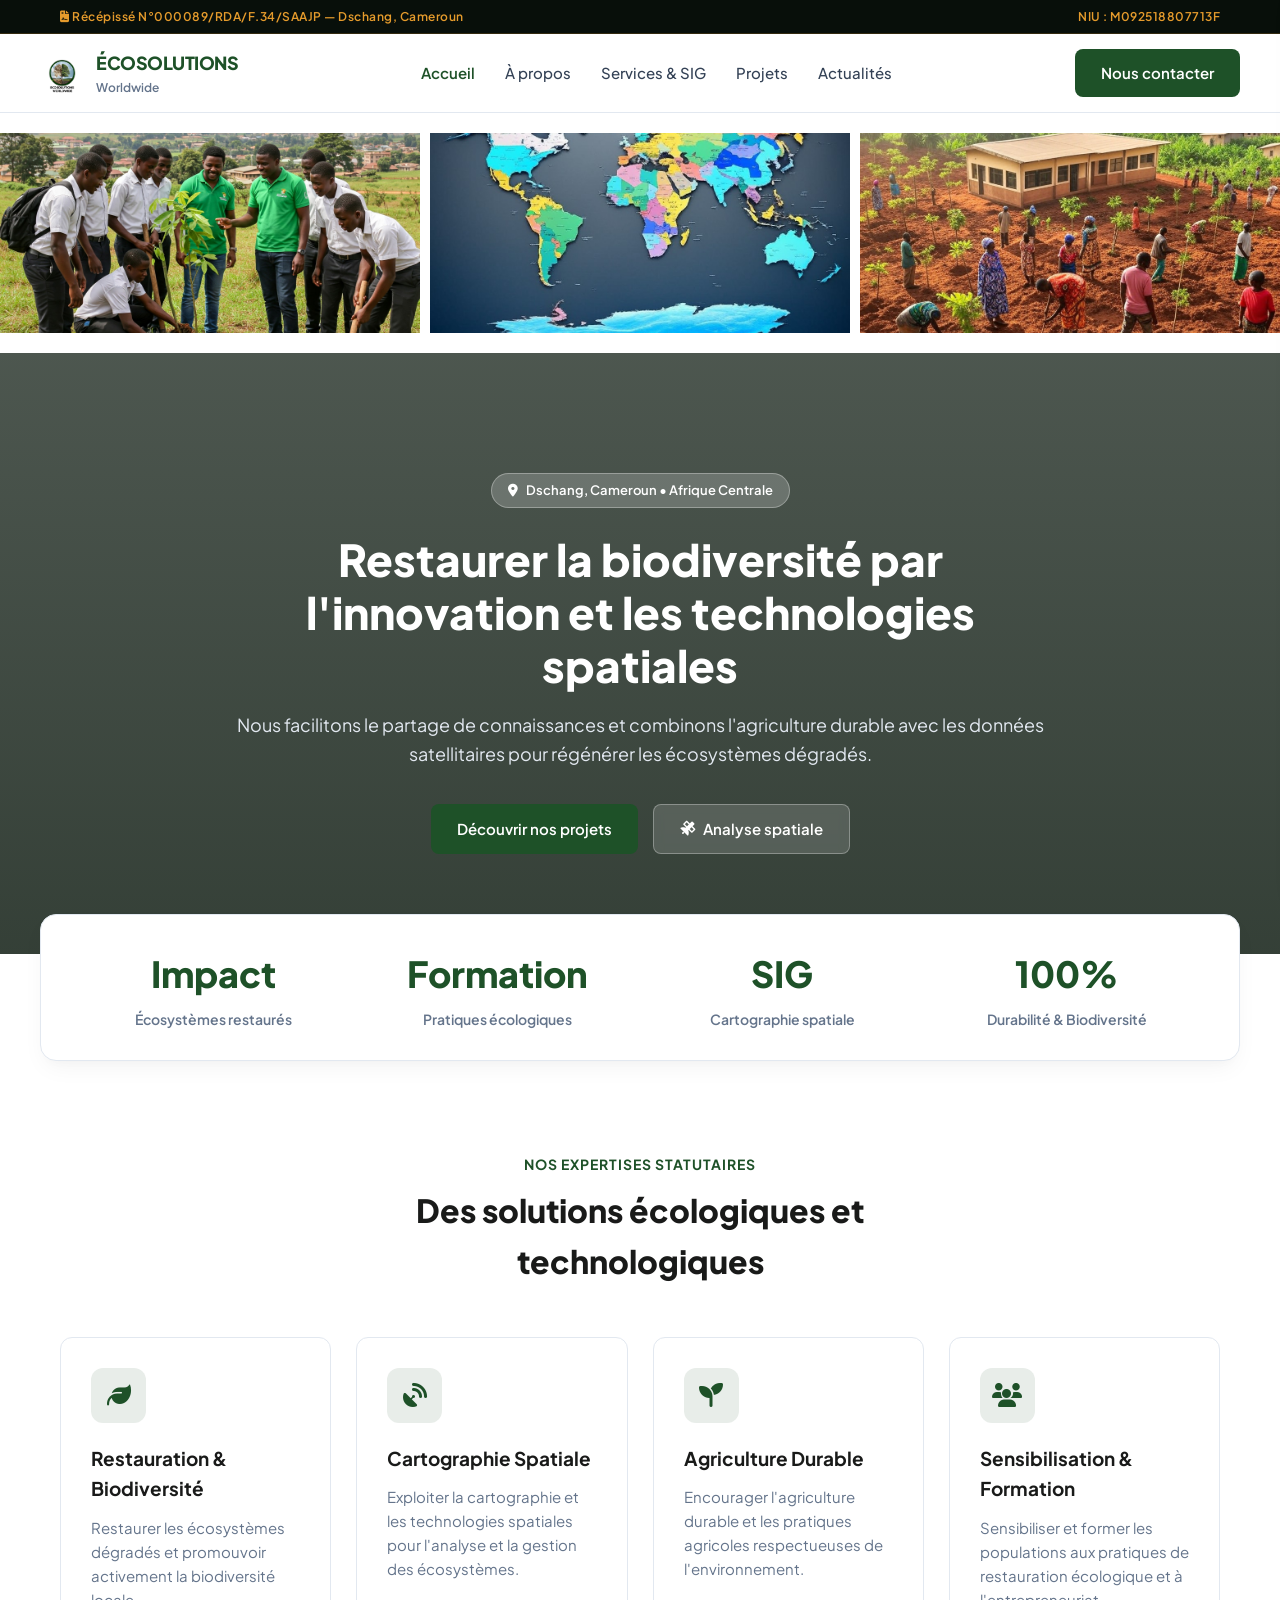
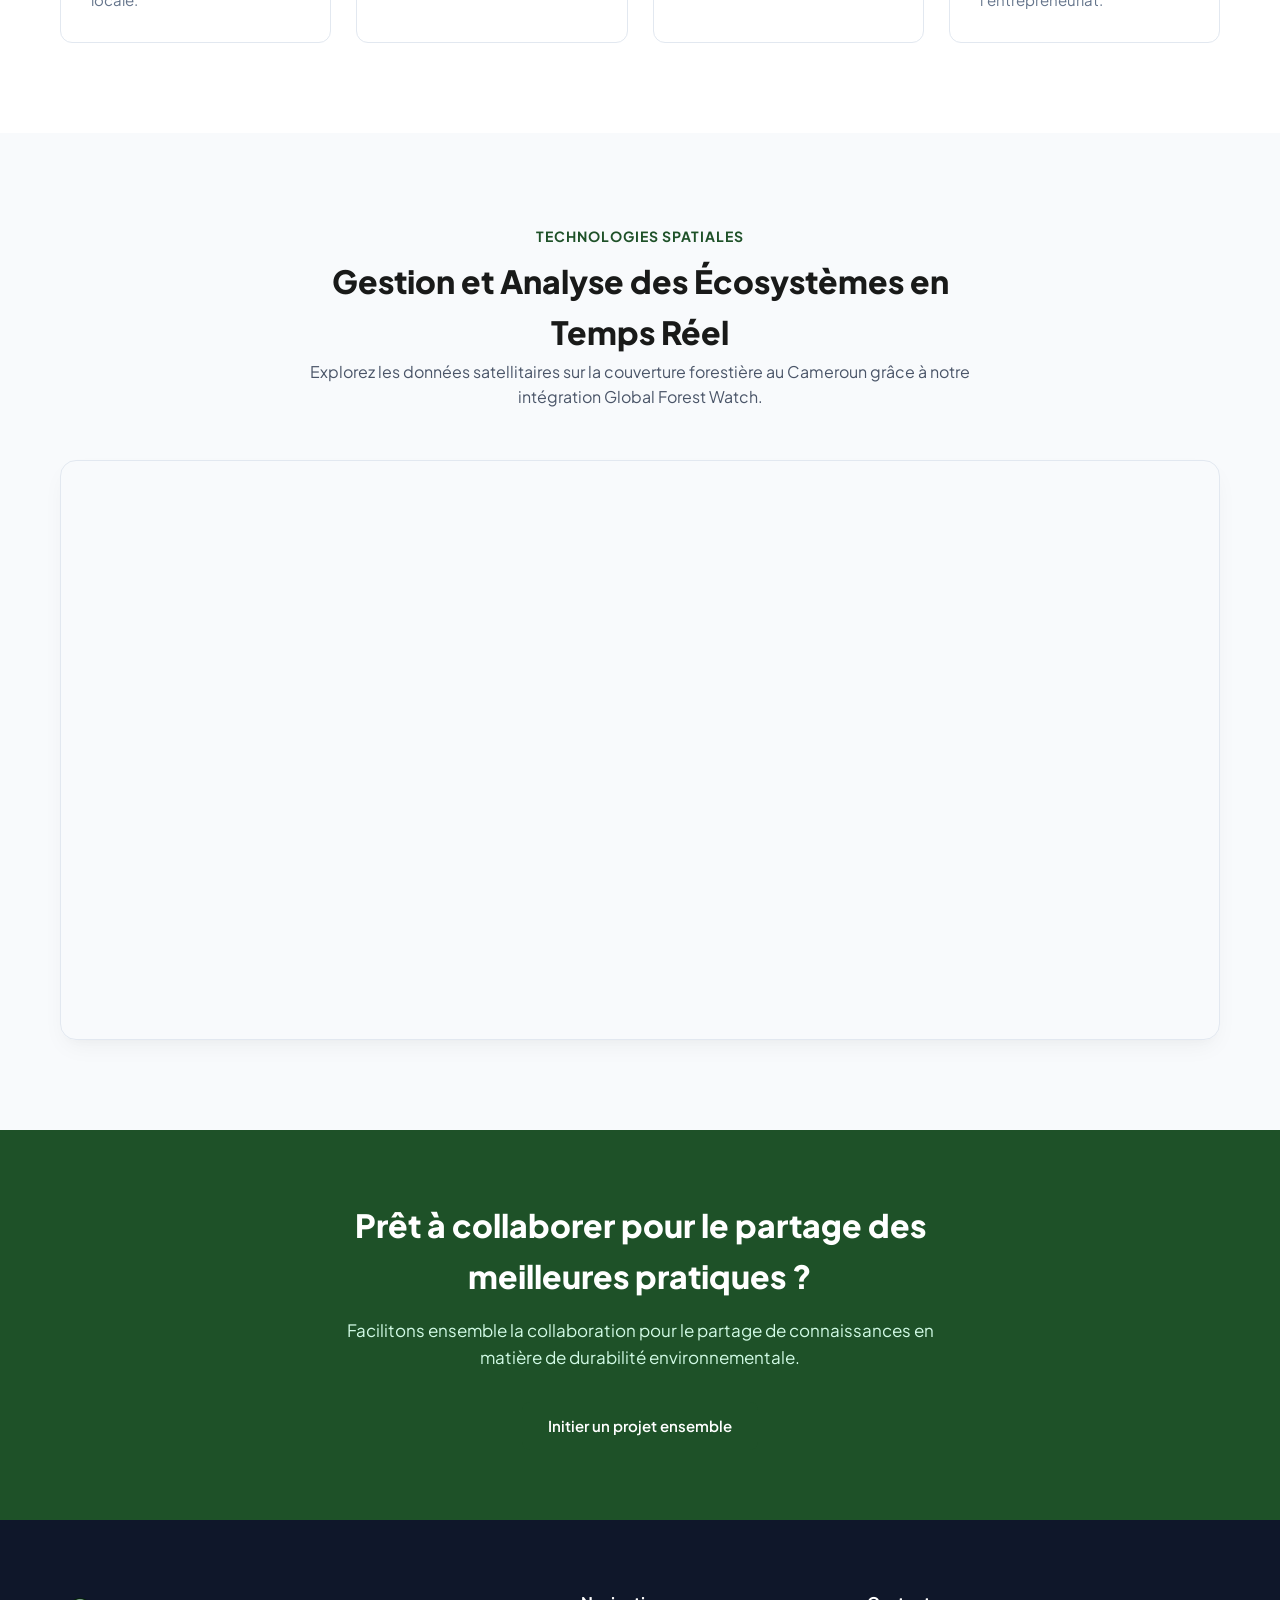
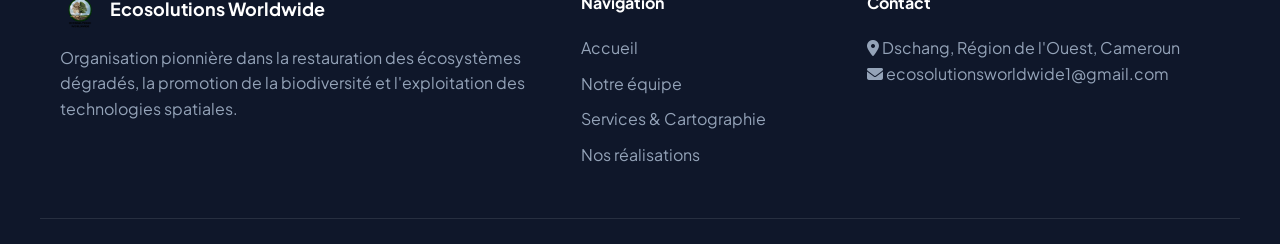
==== index.html @ 59916d34 "Update index.html" ====
<!DOCTYPE html>
<html lang="fr">
<head>
    <meta charset="UTF-8">
    <meta name="viewport" content="width=device-width, initial-scale=1.0">
    <title>Écosolutions Worldwide | Restauration & Technologies Spatiales</title>
    
    <!-- Polices modernes Google Fonts -->
    <link rel="preconnect" href="https://fonts.googleapis.com">
    <link rel="preconnect" href="https://fonts.gstatic.com" crossorigin>
    <link href="https://fonts.googleapis.com/css2?family=Plus+Jakarta+Sans:wght@400;500;600;700;800&display=swap" rel="stylesheet">
    
    <!-- Icônes FontAwesome -->
    <link rel="stylesheet" href="https://cdnjs.cloudflare.com/ajax/libs/font-awesome/6.4.0/css/all.min.css">
    
    <link rel="stylesheet" href="css/style.css">
</head>
<body>
<!-- Bandeau légal officiel -->
    <div class="top-legal-bar">
        <div class="container legal-content">
            <span><i class="fas fa-file-contract"></i> Récépissé N°000089/RDA/F.34/SAAJP — Dschang, Cameroun</span>
            <span>NIU : M092518807713F</span>
        </div>
    </div>
    <!-- Barre de Navigation -->
    <header class="site-header">
        <nav class="navbar">
            <a href="index.html" class="brand">
                <img src="images/logo.png" alt="Logo Écosolutions Worldwide" class="brand-logo">
                <div class="brand-text">
                    <span class="brand-name">Écosolutions</span>
                    <span class="brand-sub">Worldwide</span>
                </div>
            </a>

            <!-- Liens de navigation (Desktop) -->
            <ul class="nav-links">
                <li><a href="index.html" class="active">Accueil</a></li>
                <li><a href="about.html">À propos</a></li>
                <li><a href="services.html">Services & SIG</a></li>
                <li><a href="projets.html">Projets</a></li>
                <li><a href="actualites.html">Actualités</a></li>
            </ul>

            <!-- Actions droite -->
            <div class="nav-actions">
                <a href="contact.html" class="btn btn-primary">Nous contacter</a>
                <button class="menu-toggle" id="menuToggle" aria-label="Ouvrir le menu">
                    <i class="fas fa-bars"></i>
                </button>
            </div>
        </nav>
    </header>
    
<!-- Section images -->
    <div class="image-section">
        <img src="images/image1.jpg" alt="Restauration des écosystèmes dégradés">
        <img src="images/image2.jpg" alt="Cartographie et analyse des écosystèmes">
        <img src="images/image3.jpg" alt="Formation des populations aux pratiques agricoles durables">
    </div>

    <!-- Menu Mobile / Sidebar -->
    <aside class="mobile-menu" id="mobileMenu">
        <div class="mobile-menu-header">
            <span>Menu</span>
            <button class="close-btn" id="closeMenu">&times;</button>
        </div>
        <ul class="mobile-links">
            <li><a href="index.html">Accueil</a></li>
            <li><a href="about.html">À propos</a></li>
            <li><a href="services.html">Services & Solutions</a></li>
            <li><a href="projets.html">Projets</a></li>
            <li><a href="contact.html">Contact</a></li>
        </ul>
    </aside>
    <div class="backdrop" id="backdrop"></div>

    <!-- Hero Section Moderne -->
    <section class="hero">
        <div class="hero-container">
            <div class="badge"><i class="fas fa-map-marker-alt"></i> Dschang, Cameroun • Afrique Centrale</div>
            <h1>Restaurer la biodiversité par l'innovation et les technologies spatiales</h1>
            <p>Nous facilitons le partage de connaissances et combinons l'agriculture durable avec les données satellitaires pour régénérer les écosystèmes dégradés.</p>
            <div class="hero-cta">
                <a href="projets.html" class="btn btn-primary">Découvrir nos projets</a>
                <a href="#carte" class="btn btn-secondary"><i class="fas fa-satellite"></i> Analyse spatiale</a>
            </div>
        </div>
    </section>

    <!-- Chiffres Clés / Statistiques -->
    <section class="stats-section">
        <div class="container stats-grid">
            <div class="stat-card">
                <h3>Impact</h3>
                <p>Écosystèmes restaurés</p>
            </div>
            <div class="stat-card">
                <h3>Formation</h3>
                <p>Pratiques écologiques</p>
            </div>
            <div class="stat-card">
                <h3>SIG</h3>
                <p>Cartographie spatiale</p>
            </div>
            <div class="stat-card">
                <h3>100%</h3>
                <p>Durabilité & Biodiversité</p>
            </div>
        </div>
    </section>

    <!-- Domaines d'Intervention alignés sur les statuts -->
    <section class="section">
        <div class="container">
            <div class="section-title">
                <span class="sub">Nos expertises statutaires</span>
                <h2>Des solutions écologiques et technologiques</h2>
            </div>

            <div class="cards-grid">
                <div class="feature-card">
                    <div class="icon-box"><i class="fas fa-leaf"></i></div>
                    <h3>Restauration & Biodiversité</h3>
                    <p>Restaurer les écosystèmes dégradés et promouvoir activement la biodiversité locale.</p>
                </div>
                <div class="feature-card">
                    <div class="icon-box"><i class="fas fa-satellite-dish"></i></div>
                    <h3>Cartographie Spatiale</h3>
                    <p>Exploiter la cartographie et les technologies spatiales pour l'analyse et la gestion des écosystèmes.</p>
                </div>
                <div class="feature-card">
                    <div class="icon-box"><i class="fas fa-seedling"></i></div>
                    <h3>Agriculture Durable</h3>
                    <p>Encourager l'agriculture durable et les pratiques agricoles respectueuses de l'environnement.</p>
                </div>
                <div class="feature-card">
                    <div class="icon-box"><i class="fas fa-users"></i></div>
                    <h3>Sensibilisation & Formation</h3>
                    <p>Sensibiliser et former les populations aux pratiques de restauration écologique et à l'entrepreneuriat.</p>
                </div>
            </div>
        </div>
    </section>

    <!-- Carte Interactive -->
    <section class="section bg-light" id="carte">
        <div class="container">
            <div class="section-title">
                <span class="sub">Technologies Spatiales</span>
                <h2>Gestion et Analyse des Écosystèmes en Temps Réel</h2>
                <p>Explorez les données satellitaires sur la couverture forestière au Cameroun grâce à notre intégration Global Forest Watch.</p>
            </div>
            
            <div class="map-wrapper">
                <iframe src="https://www.globalforestwatch.org/embed/map/?map=eyJjZW50ZXIiOnsiY2EiOjM4LCJsYXQiOjQsImxuZyI6MTJ9LCJ6b29tIjo2fQ%3D%3D" loading="lazy"></iframe>
            </div>
        </div>
    </section>

    <!-- Appel à l'action / Partenariat -->
    <section class="cta-banner">
        <div class="container cta-box">
            <h2>Prêt à collaborer pour le partage des meilleures pratiques ?</h2>
            <p>Facilitons ensemble la collaboration pour le partage de connaissances en matière de durabilité environnementale.</p>
            <a href="contact.html" class="btn btn-primary">Initier un projet ensemble</a>
        </div>
    </section>

    <!-- Footer Professionnel -->
    <footer class="footer">
        <div class="container footer-grid">
            <div class="footer-col">
                <div class="brand-footer">
                    <img src="images/logo.png" alt="Logo">
                    <span>Ecosolutions Worldwide</span>
                </div>
                <p>Organisation pionnière dans la restauration des écosystèmes dégradés, la promotion de la biodiversité et l'exploitation des technologies spatiales.</p>
            </div>

            <div class="footer-col">
                <h4>Navigation</h4>
                <ul>
                    <li><a href="index.html">Accueil</a></li>
                    <li><a href="about.html">Notre équipe</a></li>
                    <li><a href="services.html">Services & Cartographie</a></li>
                    <li><a href="projets.html">Nos réalisations</a></li>
                </ul>
            </div>

            <div class="footer-col">
                <h4>Contact</h4>
                <p><i class="fas fa-map-marker-alt"></i> Dschang, Région de l'Ouest, Cameroun</p>
                <p><i class="fas fa-envelope"></i> ecosolutionsworldwide1@gmail.com</p>
                <div class="social-links">
                    <a href="
---- css/style.css ----
/* --- VARIABLES GLOBALES --- */
:root {
    --primary: #1e5128;        /* Vert forêt DEUXMO / Éco */
    --primary-light: #2e7d32;
    --accent: #4e9f3d;
    --dark: #191a19;
    --text: #4a5568;
    --light-bg: #f8fafc;
    --white: #ffffff;
    --border: #e2e8f0;
    --shadow: 0 10px 25px -5px rgba(0, 0, 0, 0.05), 0 8px 10px -6px rgba(0, 0, 0, 0.02);
    --font: 'Plus Jakarta Sans', system-ui, sans-serif;
}

/* Reset de base */
* {
    margin: 0;
    padding: 0;
    box-sizing: border-box;
}

body {
    font-family: var(--font);
    color: var(--text);
    background-color: var(--white);
    line-height: 1.6;
}

.container {
    max-width: 1200px;
    margin: 0 auto;
    padding: 0 20px;
}

/* --- BOUTONS --- */
.btn {
    display: inline-flex;
    align-items: center;
    gap: 8px;
    padding: 12px 26px;
    border-radius: 8px;
    font-weight: 600;
    text-decoration: none;
    transition: all 0.3s ease;
    font-size: 15px;
}

.btn-primary {
    background: var(--primary);
    color: var(--white);
}

.btn-primary:hover {
    background: var(--primary-light);
    transform: translateY(-2px);
}

.btn-secondary {
    background: rgba(255, 255, 255, 0.15);
    color: var(--white);
    backdrop-filter: blur(5px);
    border: 1px solid rgba(255, 255, 255, 0.3);
}

.btn-secondary:hover {
    background: var(--white);
    color: var(--dark);
}

/* --- HEADER / NAVBAR --- */
.site-header {
    position: sticky;
    top: 0;
    background: rgba(255, 255, 255, 0.95);
    backdrop-filter: blur(8px);
    z-index: 1000;
    border-bottom: 1px solid var(--border);
}

.navbar {
    max-width: 1240px;
    margin: 0 auto;
    padding: 15px 20px;
    display: flex;
    justify-content: space-between;
    align-items: center;
}

.brand {
    display: flex;
    align-items: center;
    gap: 12px;
    text-decoration: none;
}

.brand-logo {
    height: 44px;
    width: auto;
}

.brand-text {
    display: flex;
    flex-direction: column;
}

.brand-name {
    font-weight: 800;
    font-size: 18px;
    color: var(--primary);
    text-transform: uppercase;
    letter-spacing: -0.5px;
}

.brand-sub {
    font-size: 12px;
    color: #64748b;
    font-weight: 600;
}

.nav-links {
    display: flex;
    list-style: none;
    gap: 30px;
}

.nav-links a {
    text-decoration: none;
    color: #334155;
    font-weight: 500;
    font-size: 15px;
    transition: color 0.2s;
}

.nav-links a:hover, .nav-links a.active {
    color: var(--primary);
    font-weight: 600;
}

.nav-actions {
    display: flex;
    align-items: center;
    gap: 15px;
}

.menu-toggle {
    display: none;
    background: none;
    border: none;
    font-size: 24px;
    color: var(--dark);
    cursor: pointer;
}

/* --- HERO SECTION --- */
.hero {
    position: relative;
    padding: 120px 20px 100px;
    background: linear-gradient(rgba(17, 30, 20, 0.75), rgba(17, 30, 20, 0.85)), url('https://images.unsplash.com/photo-1542601906990-b4d3fb778b09?auto=format&fit=crop&w=1600&q=80') center/cover no-repeat;
    color: var(--white);
    text-align: center;
}

.hero-container {
    max-width: 850px;
    margin: 0 auto;
}

.badge {
    display: inline-flex;
    align-items: center;
    gap: 8px;
    background: rgba(255, 255, 255, 0.2);
    border: 1px solid rgba(255, 255, 255, 0.3);
    padding: 6px 16px;
    border-radius: 50px;
    font-size: 13px;
    font-weight: 600;
    margin-bottom: 25px;
}

.hero h1 {
    font-size: 44px;
    font-weight: 800;
    line-height: 1.2;
    margin-bottom: 20px;
}

.hero p {
    font-size: 18px;
    color: #e2e8f0;
    margin-bottom: 35px;
}

.hero-cta {
    display: flex;
    gap: 15px;
    justify-content: center;
}

/* --- STATS SECTION --- */
.stats-section {
    margin-top: -40px;
    position: relative;
    z-index: 10;
}

.stats-grid {
    background: var(--white);
    border-radius: 16px;
    padding: 30px;
    display: grid;
    grid-template-columns: repeat(4, 1fr);
    box-shadow: var(--shadow);
    border: 1px solid var(--border);
    text-align: center;
}

.stat-card h3 {
    font-size: 36px;
    font-weight: 800;
    color: var(--primary);
}

.stat-card p {
    font-size: 14px;
    font-weight: 600;
    color: #64748b;
    margin-top: 5px;
}

/* --- SECTIONS GÉNÉRALES --- */
.section {
    padding: 90px 0;
}

.bg-light {
    background-color: var(--light-bg);
}

.section-title {
    text-align: center;
    max-width: 700px;
    margin: 0 auto 50px;
}

.section-title .sub {
    color: var(--primary);
    font-size: 14px;
    text-transform: uppercase;
    font-weight: 700;
    letter-spacing: 1px;
}

.section-title h2 {
    font-size: 32px;
    font-weight: 800;
    color: var(--dark);
    margin-top: 8px;
}

/* --- GRILLE DE CARTES (SERVICES) --- */
.cards-grid {
    display: grid;
    grid-template-columns: repeat(auto-fit, minmax(260px, 1fr));
    gap: 25px;
}

.feature-card {
    background: var(--white);
    border: 1px solid var(--border);
    padding: 30px;
    border-radius: 12px;
    transition: all 0.3s ease;
}

.feature-card:hover {
    transform: translateY(-6px);
    box-shadow: var(--shadow);
    border-color: var(--primary);
}

.icon-box {
    width: 55px;
    height: 55px;
    border-radius: 12px;
    background: rgba(30, 81, 40, 0.1);
    color: var(--primary);
    display: flex;
    align-items: center;
    justify-content: center;
    font-size: 24px;
    margin-bottom: 20px;
}

.feature-card h3 {
    font-size: 19px;
    font-weight: 700;
    color: var(--dark);
    margin-bottom: 12px;
}

.feature-card p {
    font-size: 15px;
    color: #64748b;
}

/* --- CARTE INTÉGRÉE --- */
.map-wrapper {
    width: 100%;
    height: 580px;
    border-radius: 16px;
    overflow: hidden;
    border: 1px solid var(--border);
    box-shadow: var(--shadow);
}

.map-wrapper iframe {
    width: 100%;
    height: 100%;
    border: none;
}

/* --- CTA BANNER --- */
.cta-banner {
    background: var(--primary);
    color: var(--white);
    padding: 70px 20px;
    text-align: center;
}

.cta-box {
    max-width: 650px;
}

.cta-box h2 {
    font-size: 32px;
    font-weight: 800;
    margin-bottom: 15px;
}

.cta-box p {
    font-size: 17px;
    margin-bottom: 30px;
    color: #d1fae5;
}

/* --- FOOTER --- */
.footer {
    background: #0f172a;
    color: #94a3b8;
    padding: 70px 0 25px;
}

.footer-grid {
    display: grid;
    grid-template-columns: 2fr 1fr 1.5fr;
    gap: 50px;
    padding-bottom: 40px;
    border-bottom: 1px solid rgba(255, 255, 255, 0.1);
}

.brand-footer {
    display: flex;
    align-items: center;
    gap: 10px;
    margin-bottom: 15px;
}

.brand-footer img {
    height: 40px;
}

.brand-footer span {
    color: var(--white);
    font-weight: 700;
    font-size: 18px;
}

.footer-col h4 {
    color: var(--white);
    margin-bottom: 20px;
    font-size: 16px;
}

.footer-col ul {
    list-style: none;
}

.footer-col ul li {
    margin-bottom: 10px;
}

.footer-col a {
    color: #94a3b8;
    text-decoration: none;
    transition: color 0.2s;
}

.footer-col a:hover {
    color: var(--white);
}

.social-links {
    display: flex;
    gap: 12px;
    margin-top: 15px;
}

.social-links a {
    width: 36px;
    height: 36px;
    background: rgba(255, 255, 255, 0.08);
    display: flex;
    align-items: center;
    justify-content: center;
    border-radius: 50%;
    color: var(--white);
}

.footer-bottom {
    text-align: center;
    padding-top: 25px;
    font-size: 13px;
}

/* --- BOUTON WHATSAPP FLOTTANT --- */
.whatsapp-btn {
    position: fixed;
    bottom: 25px;
    right: 25px;
    background: #25d366;
    color: var(--white);
    width: 55px;
    height: 55px;
    border-radius: 50%;
    display: flex;
    align-items: center;
    justify-content: center;
    font-size: 28px;
    box-shadow: 0 4px 15px rgba(37, 211, 102, 0.4);
    z-index: 1000;
    transition: transform 0.3s ease;
    text-decoration: none;
}

.whatsapp-btn:hover {
    transform: scale(1.1);
}

/* --- MENU MOBILE SIDEBAR --- */
.mobile-menu {
    position: fixed;
    top: 0;
    right: -300px;
    width: 280px;
    height: 100%;
    background: var(--white);
    z-index: 2000;
    transition: right 0.3s ease;
    padding: 25px;
    box-shadow: -5px 0 20px rgba(0, 0, 0, 0.1);
}

.mobile-menu.open {
    right: 0;
}

.mobile-menu-header {
    display: flex;
    justify-content: space-between;
    align-items: center;
    margin-bottom: 30px;
    font-size: 20px;
    font-weight: 700;
}

.close-btn {
    background: none;
    border: none;
    font-size: 32px;
    cursor: pointer;
}

.mobile-links {
    list-style: none;
}

.mobile-links li {
    margin-bottom: 20px;
}

.mobile-links a {
    text-decoration: none;
    color: var(--dark);
    font-size: 17px;
    font-weight: 600;
}

.backdrop {
    display: none;
    position: fixed;
    top: 0; left: 0; width: 100%; height: 100%;
    background: rgba(0, 0, 0, 0.5);
    z-index: 1500;
}

.backdrop.open {
    display: block;
}

/* --- RESPONSIVE MOBILE --- */
@media (max-width: 900px) {
    .nav-links, .nav-actions .btn {
        display: none;
    }
    .menu-toggle {
        display: block;
    }
    .hero h1 {
        font-size: 32px;
    }
    .stats-grid {
        grid-template-columns: repeat(2, 1fr);
        gap: 20px;
    }
    .footer-grid {
        grid-template-columns: 1fr;
        gap: 30px;
    }
}
/* --- AJOUTS CHARTE OFFICIELLE (Style Affiches Ecosolutions) --- */

/* Bandeau légal tout en haut */
.top-legal-bar {
    background-color: #080f0a;
    color: #e59b2c; /* Or ambré */
    font-size: 12px;
    padding: 7px 0;
    font-weight: 600;
    letter-spacing: 0.5px;
    border-bottom: 1px solid rgba(229, 155, 44, 0.2);
}

.legal-content {
    display: flex;
    justify-content: space-between;
    flex-wrap: wrap;
    gap: 10px;
}

/* Boutons Or / Ambre et WhatsApp */
.btn-gold {
    background: linear-gradient(135deg, #e59b2c, #c07a16);
    color: #fff;
    padding: 12px 26px;
    border-radius: 8px;
    font-weight: 700;
    text-decoration: none;
    display: inline-block;
    transition: all 0.3s ease;
    border: none;
    cursor: pointer;
}

.btn-gold:hover {
    transform: translateY(-2px);
    box-shadow: 0 6px 15px rgba(229, 155, 44, 0.4);
}

.btn-whatsapp {
    background-color: #25d366;
    color: #fff;
    padding: 10px 18px;
    border-radius: 8px;
    font-size: 14px;
    font-weight: 600;
    text-decoration: none;
}

.badge-gold {
    background: rgba(229, 155, 44, 0.15);
    color: #e59b2c;
    border: 1px solid #e59b2c;
    padding: 5px 14px;
    border-radius: 50px;
    font-size: 12px;
    font-weight: 700;
    text-transform: uppercase;
    display: inline-block;
    margin-bottom: 15px;
}

/* Bannières d'en-tête de page */
.page-banner {
    background: linear-gradient(rgba(13, 27, 18, 0.9), rgba(13, 27, 18, 0.95)), url('https://images.unsplash.com/photo-1542601906990-b4d3fb778b09?auto=format&fit=crop&w=1600&q=80') center/cover;
    color: #fff;
    padding: 80px 20px 60px;
    text-align: center;
    border-bottom: 3px solid #e59b2c;
}

.page-banner h1 {
    font-size: 38px;
    font-weight: 800;
    margin-bottom: 15px;
}

.page-banner p {
    max-width: 750px;
    margin: 0 auto;
    color: #cbd5e1;
    font-size: 17px;
}

/* Grille À propos */
.about-grid {
    display: grid;
    grid-template-columns: repeat(auto-fit, minmax(300px, 1fr));
    gap: 30px;
}

.glass-card {
    background: #fff;
    border: 1px solid #e2e8f0;
    border-radius: 12px;
    padding: 35px 25px;
    box-shadow: 0 10px 25px rgba(0,0,0,0.04);
}

.icon-tag {
    font-size: 32px;
    color: #1e5128;
    margin-bottom: 15px;
}

/* Bloc COP17 */
.cop-highlight {
    background: #0d1b12;
    color: #fff;
    padding: 70px 20px;
    border-left: 6px solid #e59b2c;
}

.highlight-box {
    display: flex;
    justify-content: space-between;
    align-items: center;
    gap: 30px;
    flex-wrap: wrap;
}

/* Carte Projet en vedette (comme l'affiche Phase 1) */
.featured-project-card {
    position: relative;
    background: linear-gradient(135deg, #0e1e14 0%, #173221 100%);
    color: #fff;
    border-radius: 16px;
    padding: 50px 40px;
    border: 1px solid rgba(229, 155, 44, 0.3);
    box-shadow: 0 20px 40px rgba(0,0,0,0.3);
}

.project-phase-tag {
    position: absolute;
    top: 25px;
    right: 30px;
    background: #000;
    border: 1px solid #e59b2c;
    color: #e59b2c;
    padding: 6px 14px;
    border-radius: 4px;
    font-weight: 800;
    font-size: 13px;
    letter-spacing: 1px;
}

.project-desc {
    font-size: 18px;
    line-height: 1.7;
    color: #e2e8f0;
    margin: 20px 0;
}

.partner-logos {
    margin: 25px 0;
    display: flex;
    align-items: center;
    gap: 15px;
    flex-wrap: wrap;
}

.partners-badges {
    display: flex;
    gap: 10px;
}

.badge-partner {
    background: rgba(255,255,255,0.1);
    border: 1px solid rgba(255,255,255,0.2);
    padding: 5px 12px;
    border-radius: 6px;
    font-size: 13px;
    color: #fff;
}

.project-actions {
    display: flex;
    gap: 15px;
    margin-top: 30px;
    flex-wrap: wrap;
}

/* Grille Services */
.services-list-grid {
    display: grid;
    grid-template-columns: repeat(auto-fit, minmax(320px, 1fr));
    gap: 30px;
}

.service-box {
    background: #fff;
    border: 1px solid #e2e8f0;
    padding: 30px;
    border-radius: 12px;
    display: flex;
    flex-direction: column;
    justify-content: space-between;
}

.service-header {
    display: flex;
    align-items: center;
    gap: 15px;
    margin-bottom: 15px;
}

.service-header i {
    font-size: 26px;
    color: #1e5128;
}

.service-tag {
    display: inline-block;
    align-self: flex-start;
    margin-top: 20px;
    font-size: 12px;
    font-weight: 700;
    color: #e59b2c;
    text-transform: uppercase;
}

.quote-callout {
    background: #f8fafc;
    border: 2px dashed #cbd5e1;
    border-radius: 14px;
    padding: 40px 20px;
    text-align: center;
    margin-top: 60px;
}

/* Contact page layout */
.contact-container {
    display: grid;
    grid-template-columns: 1fr 1.2fr;
    gap: 50px;
}

.contact-info-panel {
    background: #0d1b12;
    color: #fff;
    padding: 40px;
    border-radius: 14px;
    border-top: 4px solid #e59b2c;
}

.info-item {
    display: flex;
    gap: 18px;
    margin: 25px 0;
}

.info-item i {
    font-size: 22px;
    color: #e59b2c;
    margin-top: 4px;
}

.info-item a {
    color: #e2e8f0;
    text-decoration: none;
}

.contact-form-panel {
    background: #fff;
    padding: 40px;
    border: 1px solid #e2e8f0;
    border-radius: 14px;
}

.modern-form .form-group {
    margin-bottom: 20px;
}

.modern-form label {
    display: block;
    margin-bottom: 7px;
    font-weight: 600;
    font-size: 14px;
    color: #334155;
}

.modern-form input, .modern-form textarea, .modern-form select {
    width: 100%;
    padding: 12px;
    border: 1px solid #cbd5e1;
    border-radius: 8px;
    font-family: inherit;
    font-size: 15px;
}

.btn-block {
    width: 100%;
}

@media (max-width: 900px) {
    .contact-container {
        grid-template-columns: 1fr;
    }
}
/* Section images */
.image-section {
    display: flex;
    justify-content: space-between;
    gap: 10px;
    margin: 20px 0;
}

.image-section img {
    width: 33.33%;
    height: 200px;
    object-fit: cover;
}
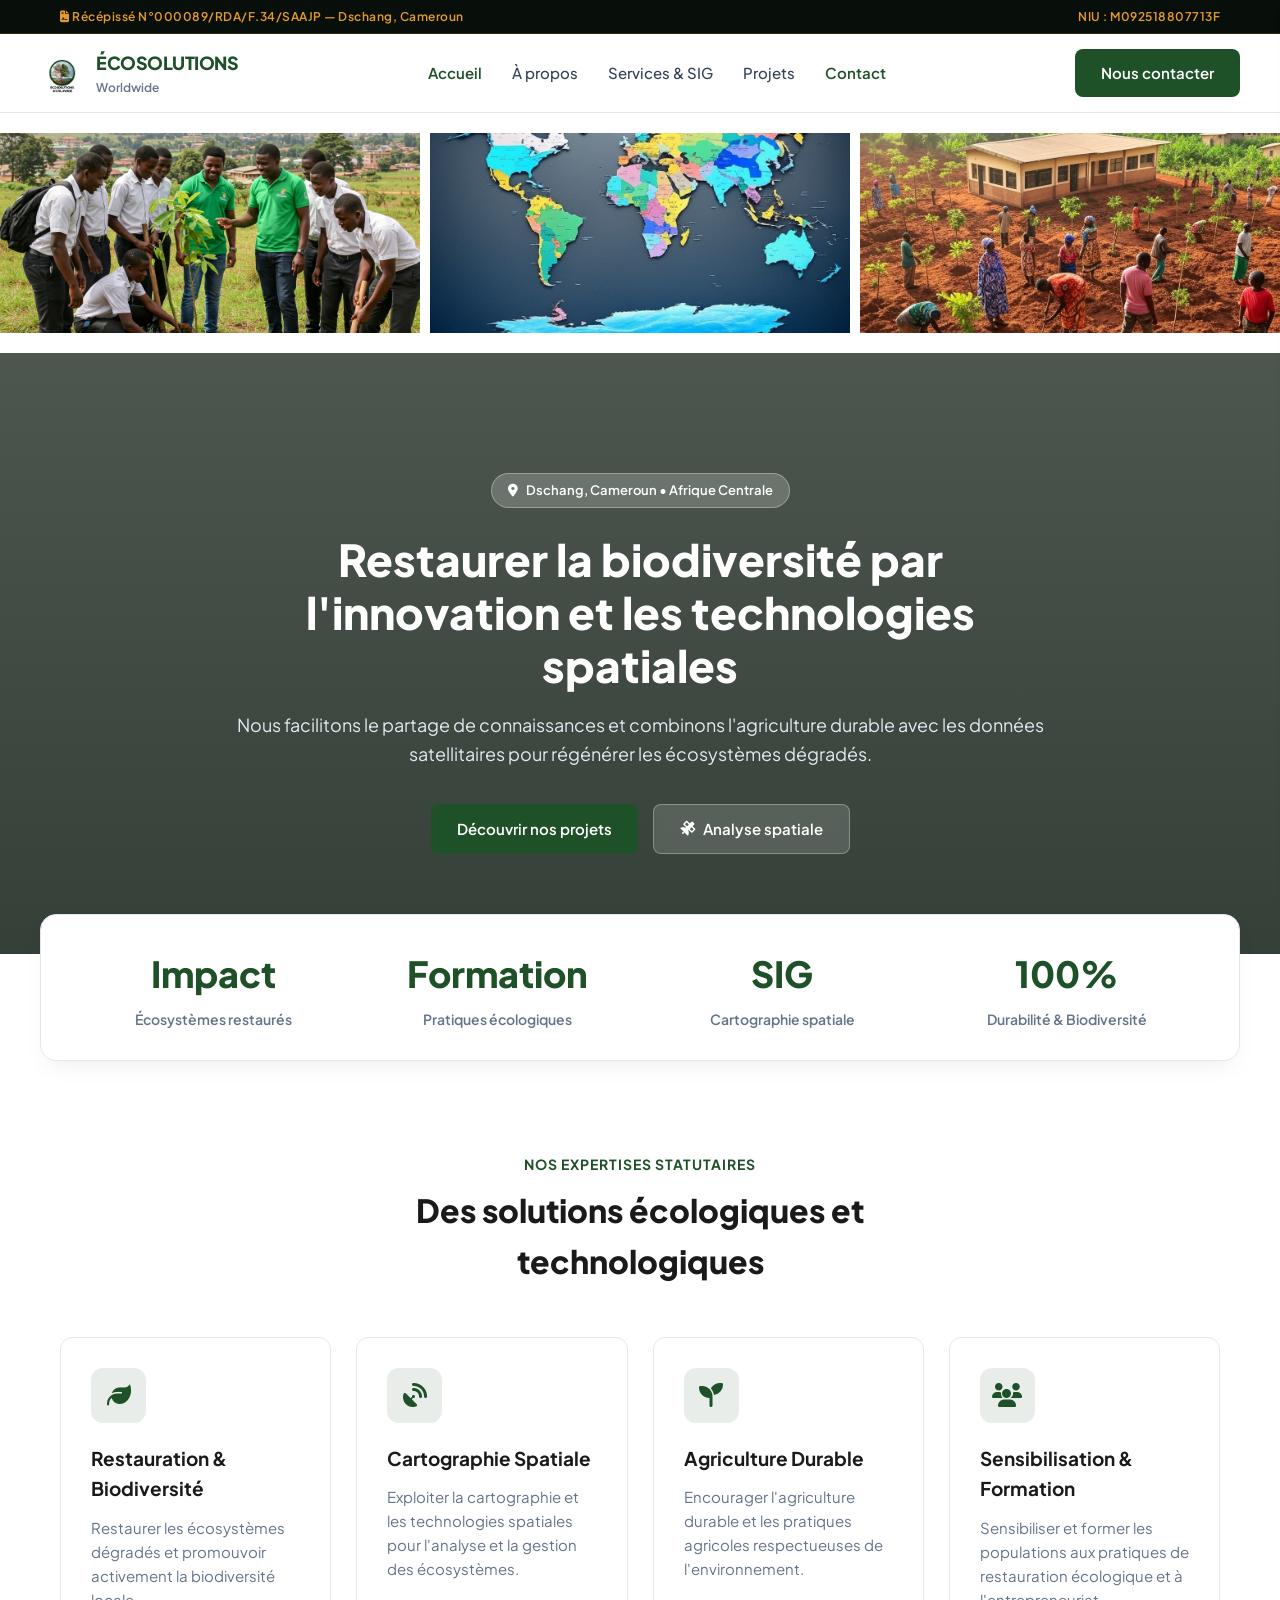
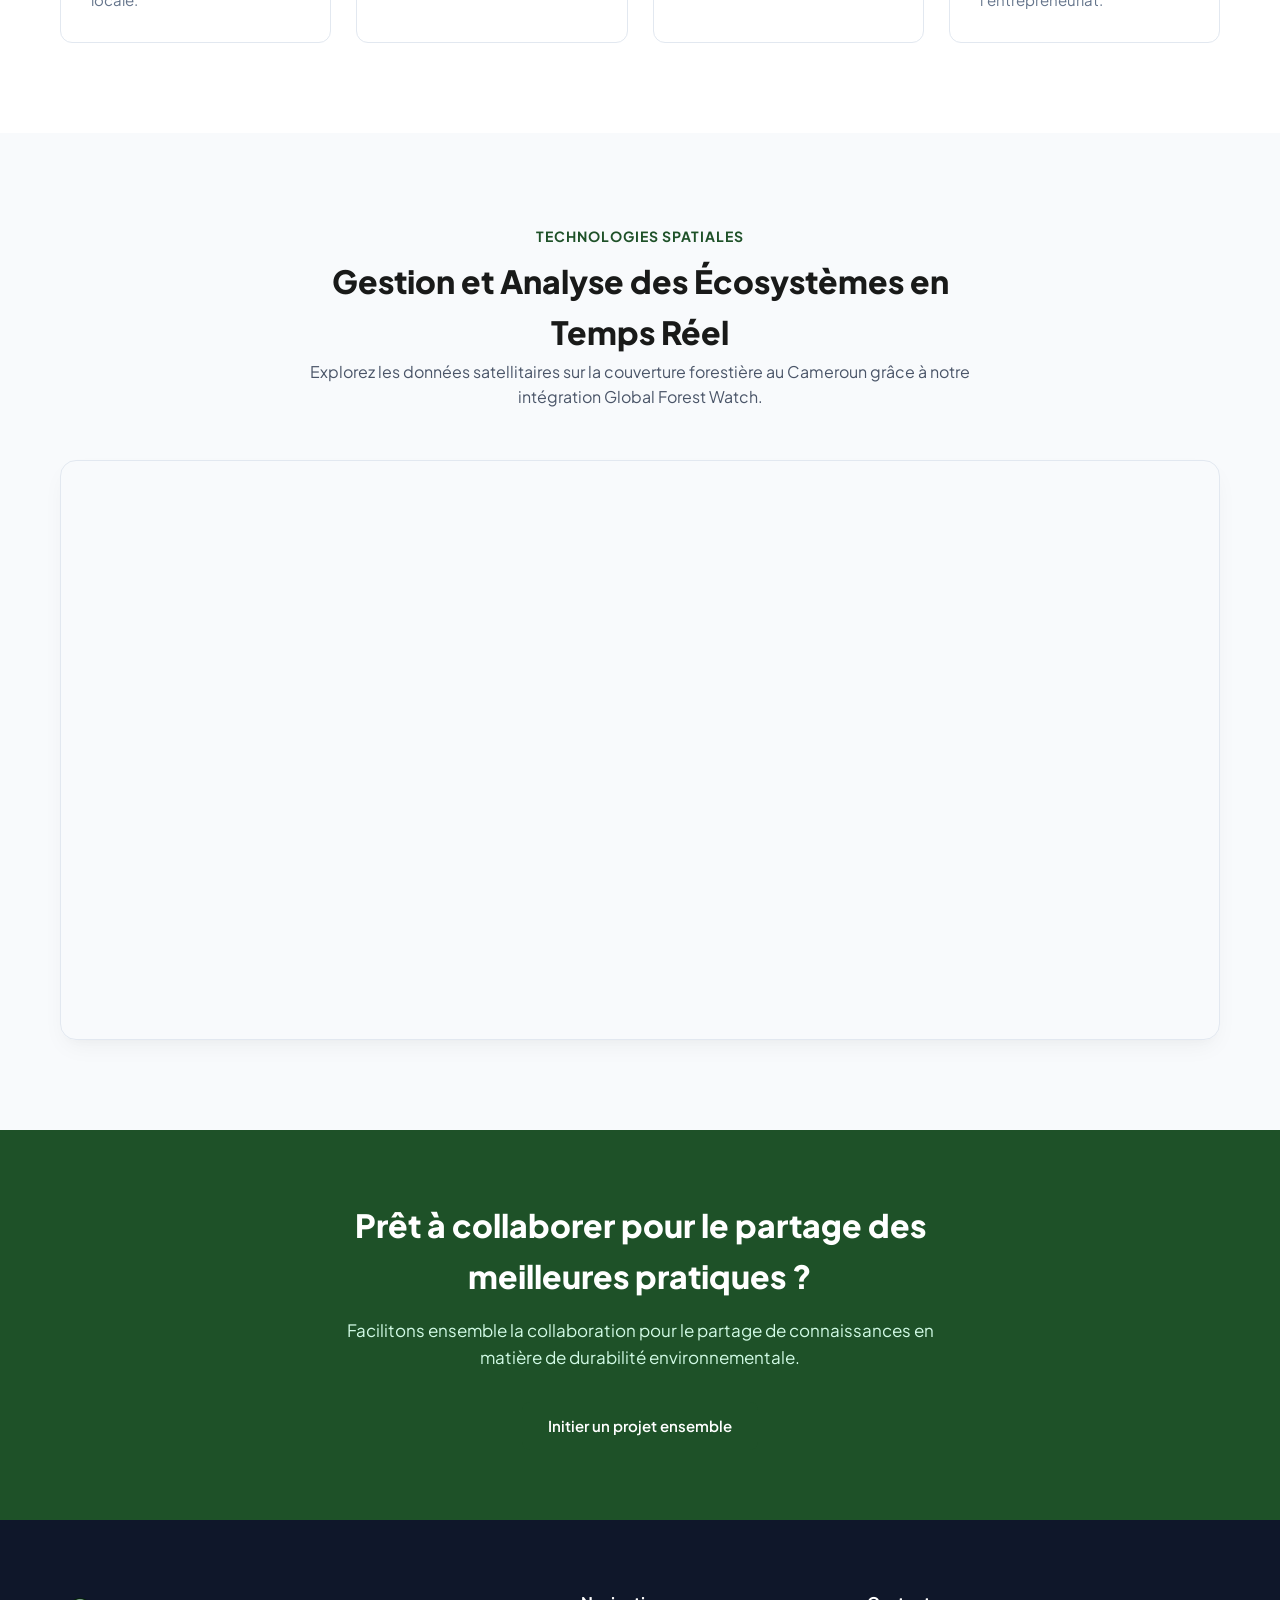
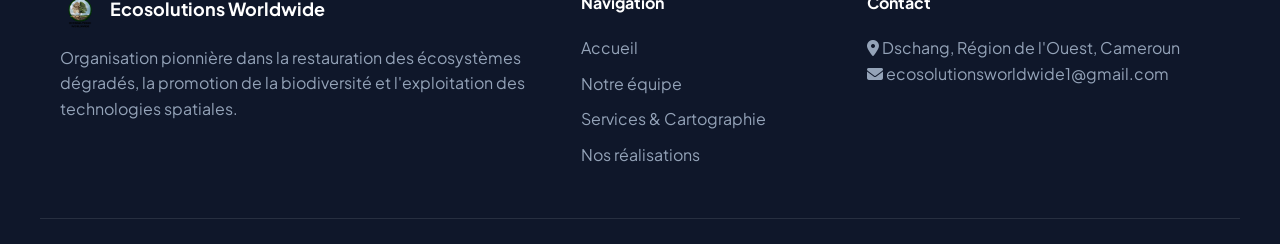
==== commit f5157a19: "Fix HTML encoding issues in index.html" ====
--- a/index.html
+++ b/index.html
@@ -40,7 +40,7 @@
                 <li><a href="about.html">À propos</a></li>
                 <li><a href="services.html">Services & SIG</a></li>
                 <li><a href="projets.html">Projets</a></li>
-                <li><a href="actualites.html">Actualités</a></li>
+                <li><a href="contact.html" class="active">Contact</a></li>
             </ul>
 
             <!-- Actions droite -->
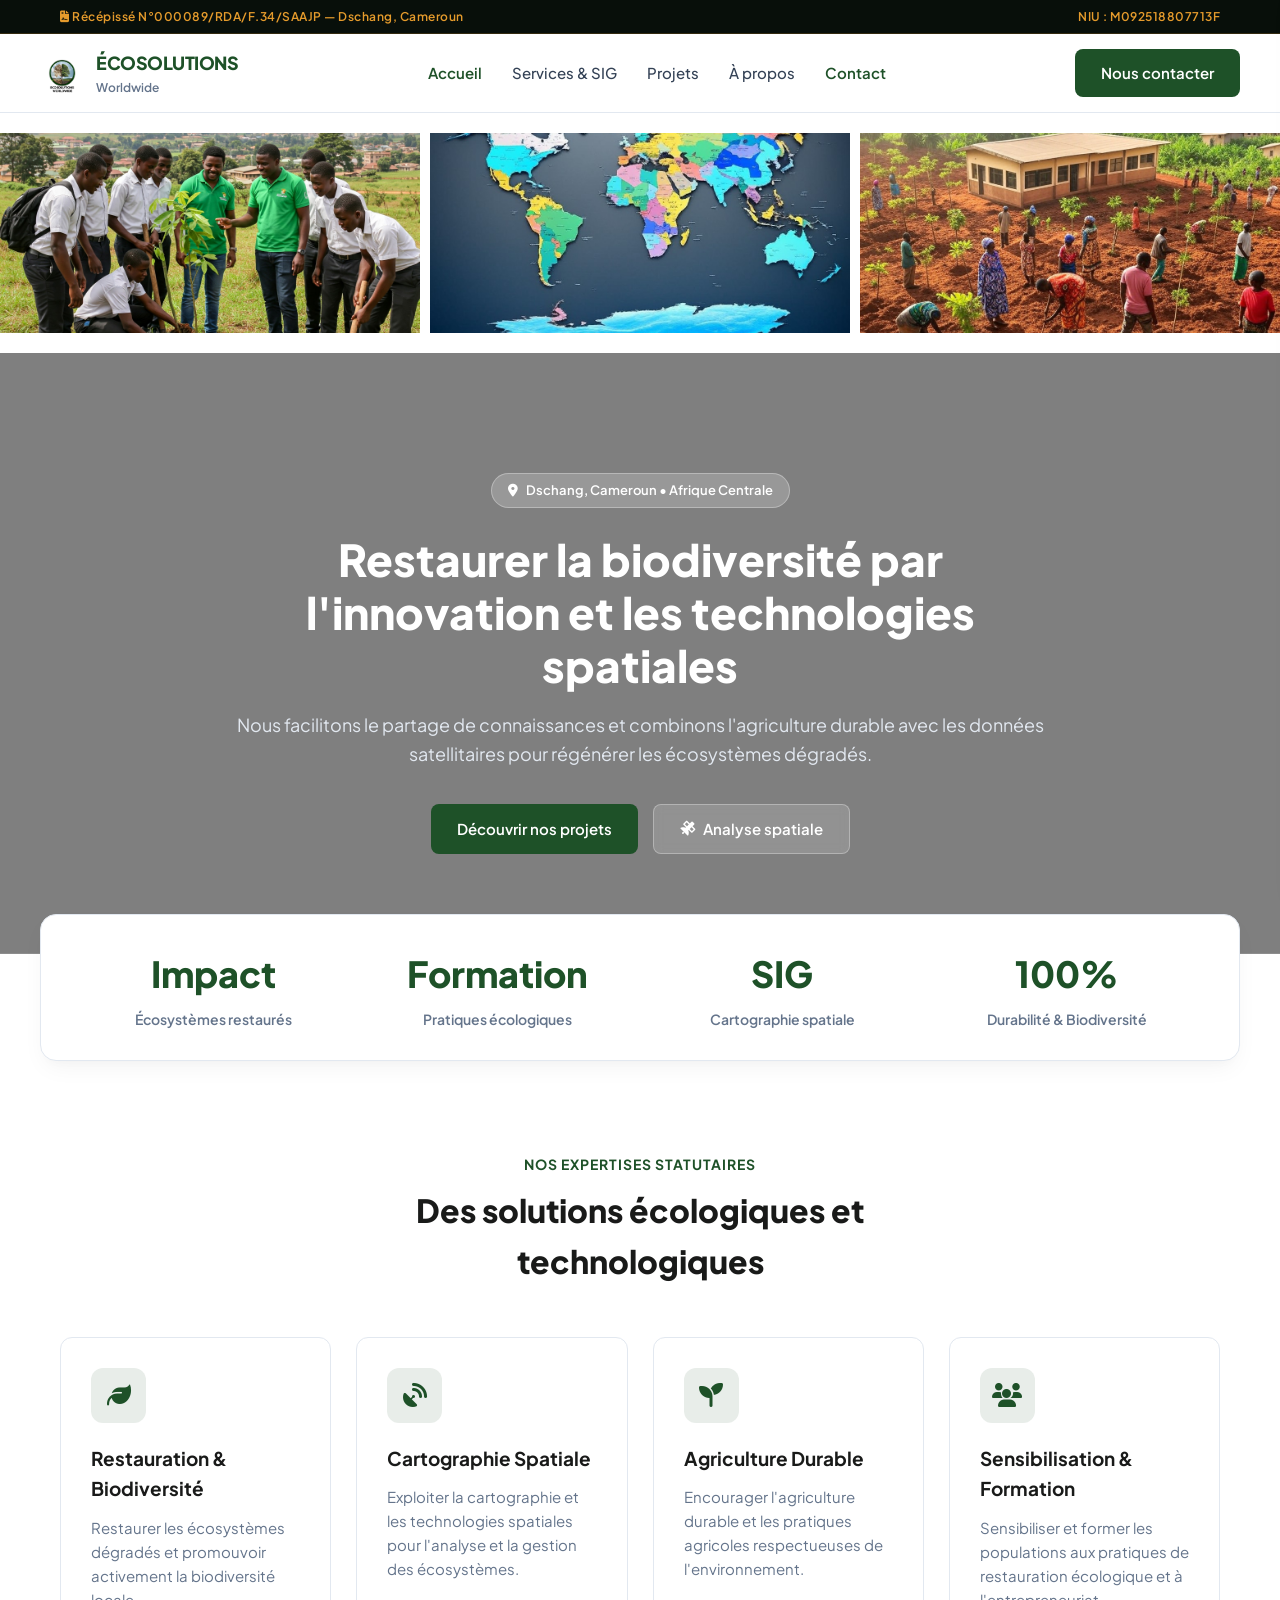
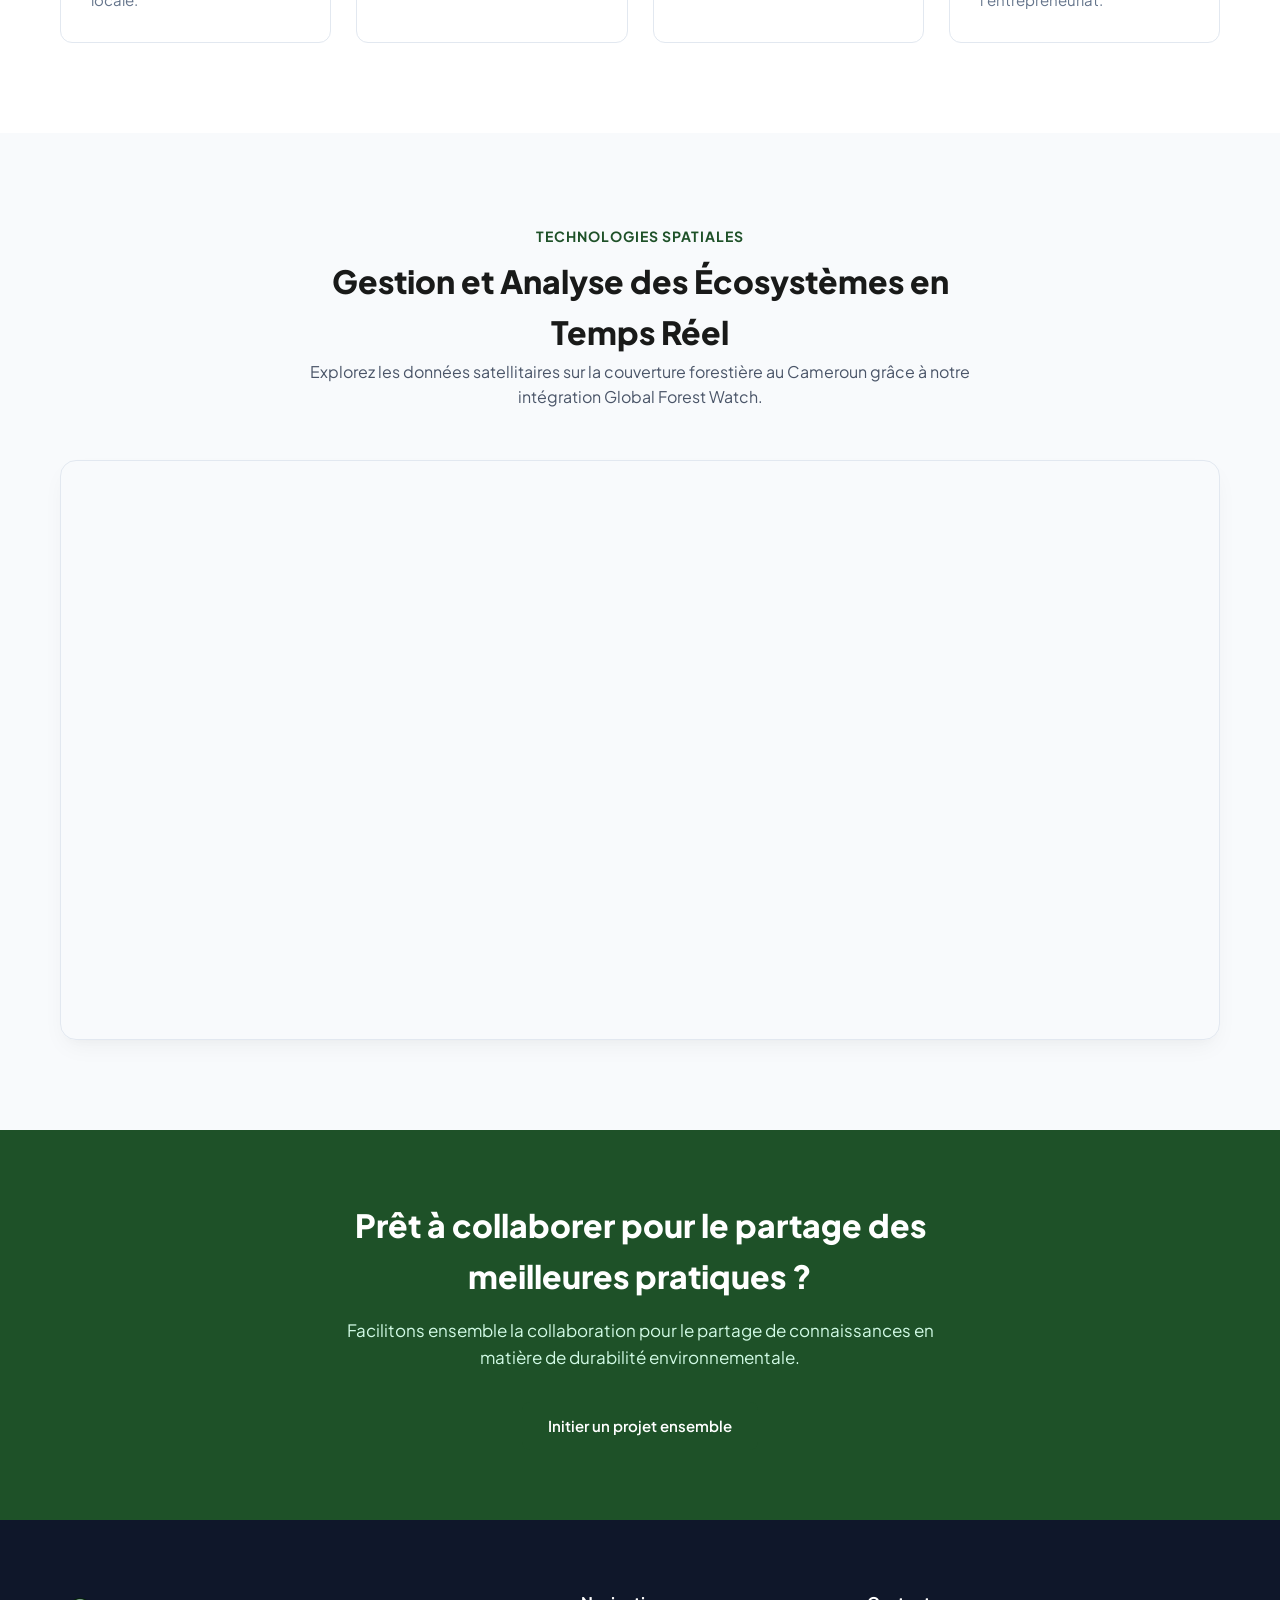
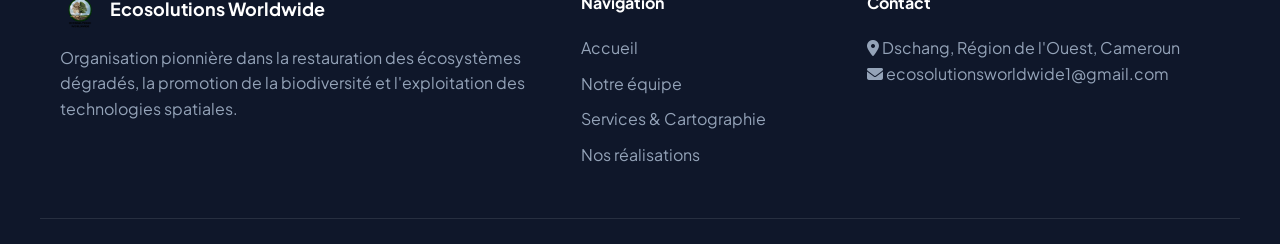
==== commit 8a02196d: "Update index.html" ====
--- a/index.html
+++ b/index.html
@@ -37,10 +37,10 @@
             <!-- Liens de navigation (Desktop) -->
             <ul class="nav-links">
                 <li><a href="index.html" class="active">Accueil</a></li>
+				<li><a href="services.html">Services & SIG</a></li>
+				<li><a href="projets.html">Projets</a></li>
                 <li><a href="about.html">À propos</a></li>
-                <li><a href="services.html">Services & SIG</a></li>
-                <li><a href="projets.html">Projets</a></li>
-                <li><a href="contact.html" class="active">Contact</a></li>
+				<li><a href="contact.html" class="active">Contact</a></li>
             </ul>
 
             <!-- Actions droite -->
@@ -68,16 +68,16 @@
         </div>
         <ul class="mobile-links">
             <li><a href="index.html">Accueil</a></li>
-            <li><a href="about.html">À propos</a></li>
-            <li><a href="services.html">Services & Solutions</a></li>
+			<li><a href="services.html">Services & Solutions</a></li>          
             <li><a href="projets.html">Projets</a></li>
+			<li><a href="about.html">À propos</a></li>
             <li><a href="contact.html">Contact</a></li>
         </ul>
     </aside>
     <div class="backdrop" id="backdrop"></div>
 
     <!-- Hero Section Moderne -->
-    <section class="hero">
+    <section class="hero" style="background-image: linear-gradient(rgba(0, 0, 0, 0.5), rgba(0, 0, 0, 0.5)), url('images/image4.jpg'); background-size: cover; background-position: center; background-repeat: no-repeat;">
         <div class="hero-container">
             <div class="badge"><i class="fas fa-map-marker-alt"></i> Dschang, Cameroun • Afrique Centrale</div>
             <h1>Restaurer la biodiversité par l'innovation et les technologies spatiales</h1>
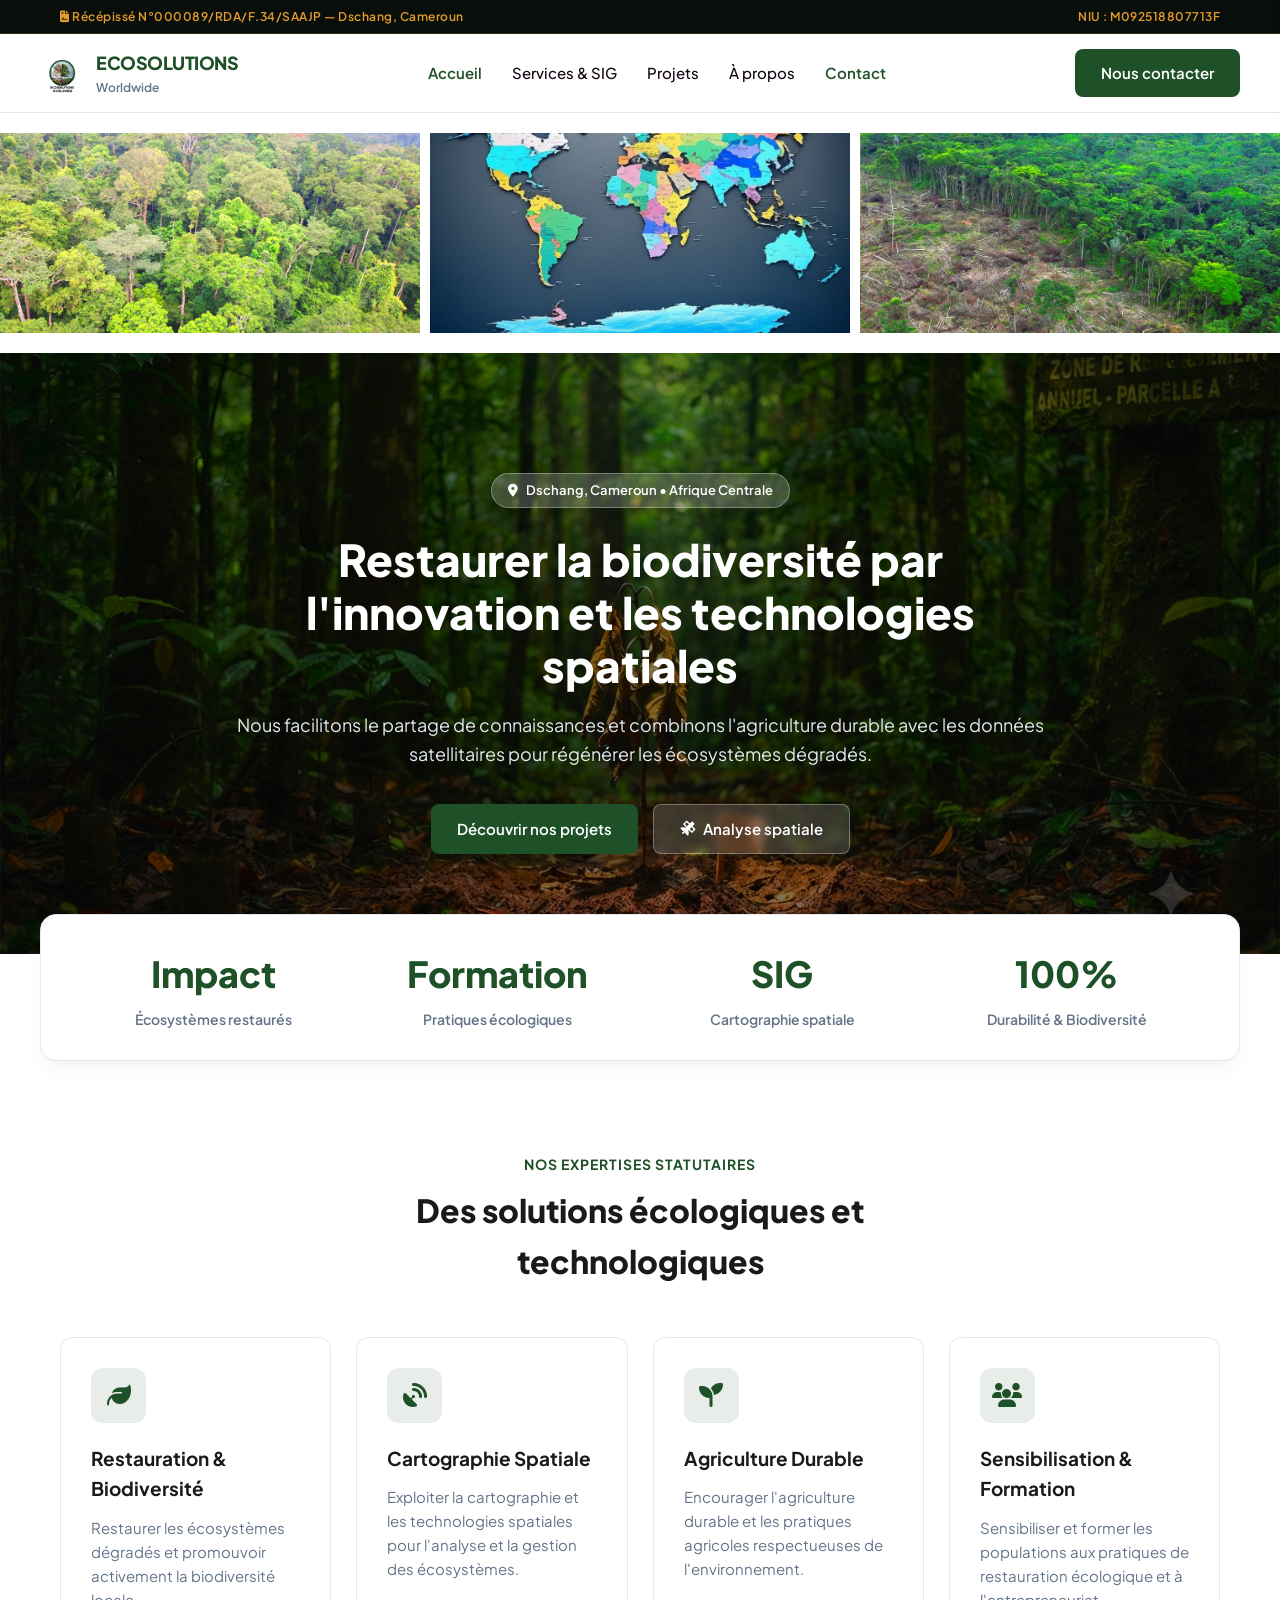
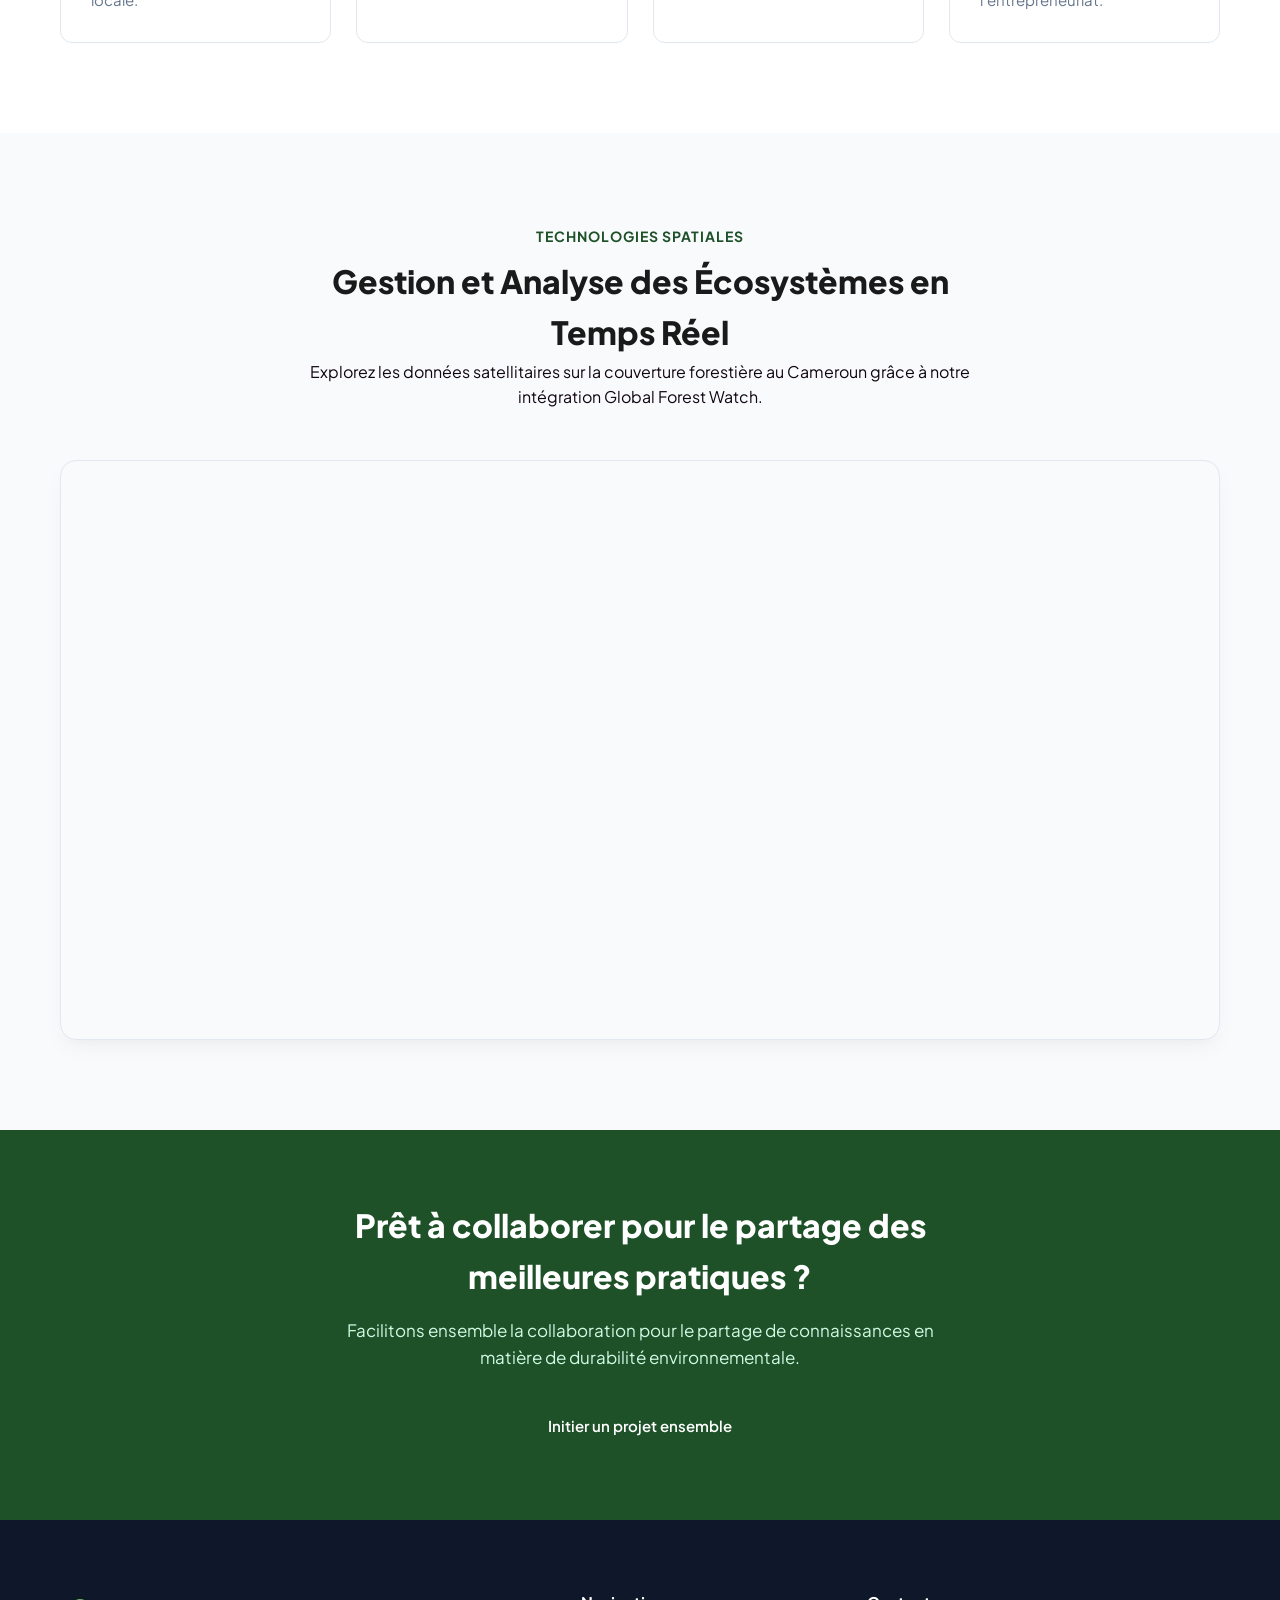
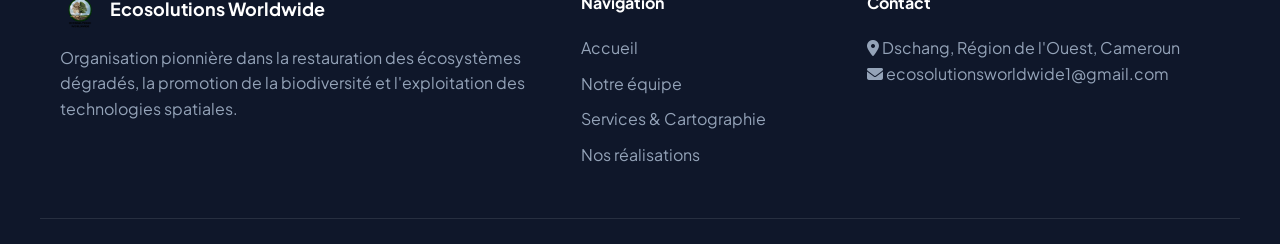
==== commit 2a19a3f6: "Update index.html" ====
--- a/index.html
+++ b/index.html
@@ -3,7 +3,7 @@
 <head>
     <meta charset="UTF-8">
     <meta name="viewport" content="width=device-width, initial-scale=1.0">
-    <title>Écosolutions Worldwide | Restauration & Technologies Spatiales</title>
+    <title>Ecosolutions Worldwide | Restauration & Technologies Spatiales</title>
     
     <!-- Polices modernes Google Fonts -->
     <link rel="preconnect" href="https://fonts.googleapis.com">
@@ -29,7 +29,7 @@
             <a href="index.html" class="brand">
                 <img src="images/logo.png" alt="Logo Écosolutions Worldwide" class="brand-logo">
                 <div class="brand-text">
-                    <span class="brand-name">Écosolutions</span>
+                    <span class="brand-name">Ecosolutions</span>
                     <span class="brand-sub">Worldwide</span>
                 </div>
             </a>
--- a/css/style.css
+++ b/css/style.css
@@ -4,7 +4,7 @@
     --primary-light: #2e7d32;
     --accent: #4e9f3d;
     --dark: #191a19;
-    --text: #4a5568;
+    --text: #100511;
     --light-bg: #f8fafc;
     --white: #ffffff;
     --border: #e2e8f0;
@@ -125,7 +125,7 @@
 
 .nav-links a {
     text-decoration: none;
-    color: #334155;
+    color: #100511;
     font-weight: 500;
     font-size: 15px;
     transition: color 0.2s;
@@ -839,4 +839,35 @@
     width: 33.33%;
     height: 200px;
     object-fit: cover;
-}+}/* 1. On définit l'animation (le zoom de 100% à 115%) */
+@keyframes zoomFond {
+    from {
+        background-size: 100%;
+    }
+    to {
+        background-size: 115%;
+    }
+}
+
+/* 2. On applique l'animation à votre section Hero */
+.hero {
+    /* Votre image avec le calque sombre */
+    background-image: linear-gradient(rgba(0, 0, 0, 0.5), rgba(0, 0, 0, 0.5)), url('images/image4.jpg'); 
+    background-position: center;
+    background-repeat: no-repeat;
+    
+    /* Paramètres de l'animation */
+    animation-name: zoomFond;
+    animation-duration: 10s;       /* Dure 10 secondes */
+    animation-iteration-count: infinite; /* Tourne en boucle à l'infini */
+    animation-direction: alternate; /* Fait des allers-retours (zoom puis dézoom) pour que ce soit fluide */
+    animation-timing-function: ease-in-out; /* Début et fin en douceur */
+}.team-card .brand-logo {
+    width: 150px;  /* La largeur souhaitée */
+    height: 150px; /* La hauteur souhaitée (souvent égale à la largeur pour un carré) */
+    object-fit: cover; /* C'est cette ligne qui rogne l'image sans la déformer */
+    
+    /* Optionnel : pour centrer l'image comme vu précédemment */
+    display: block;
+    margin: 0 auto; 
+}
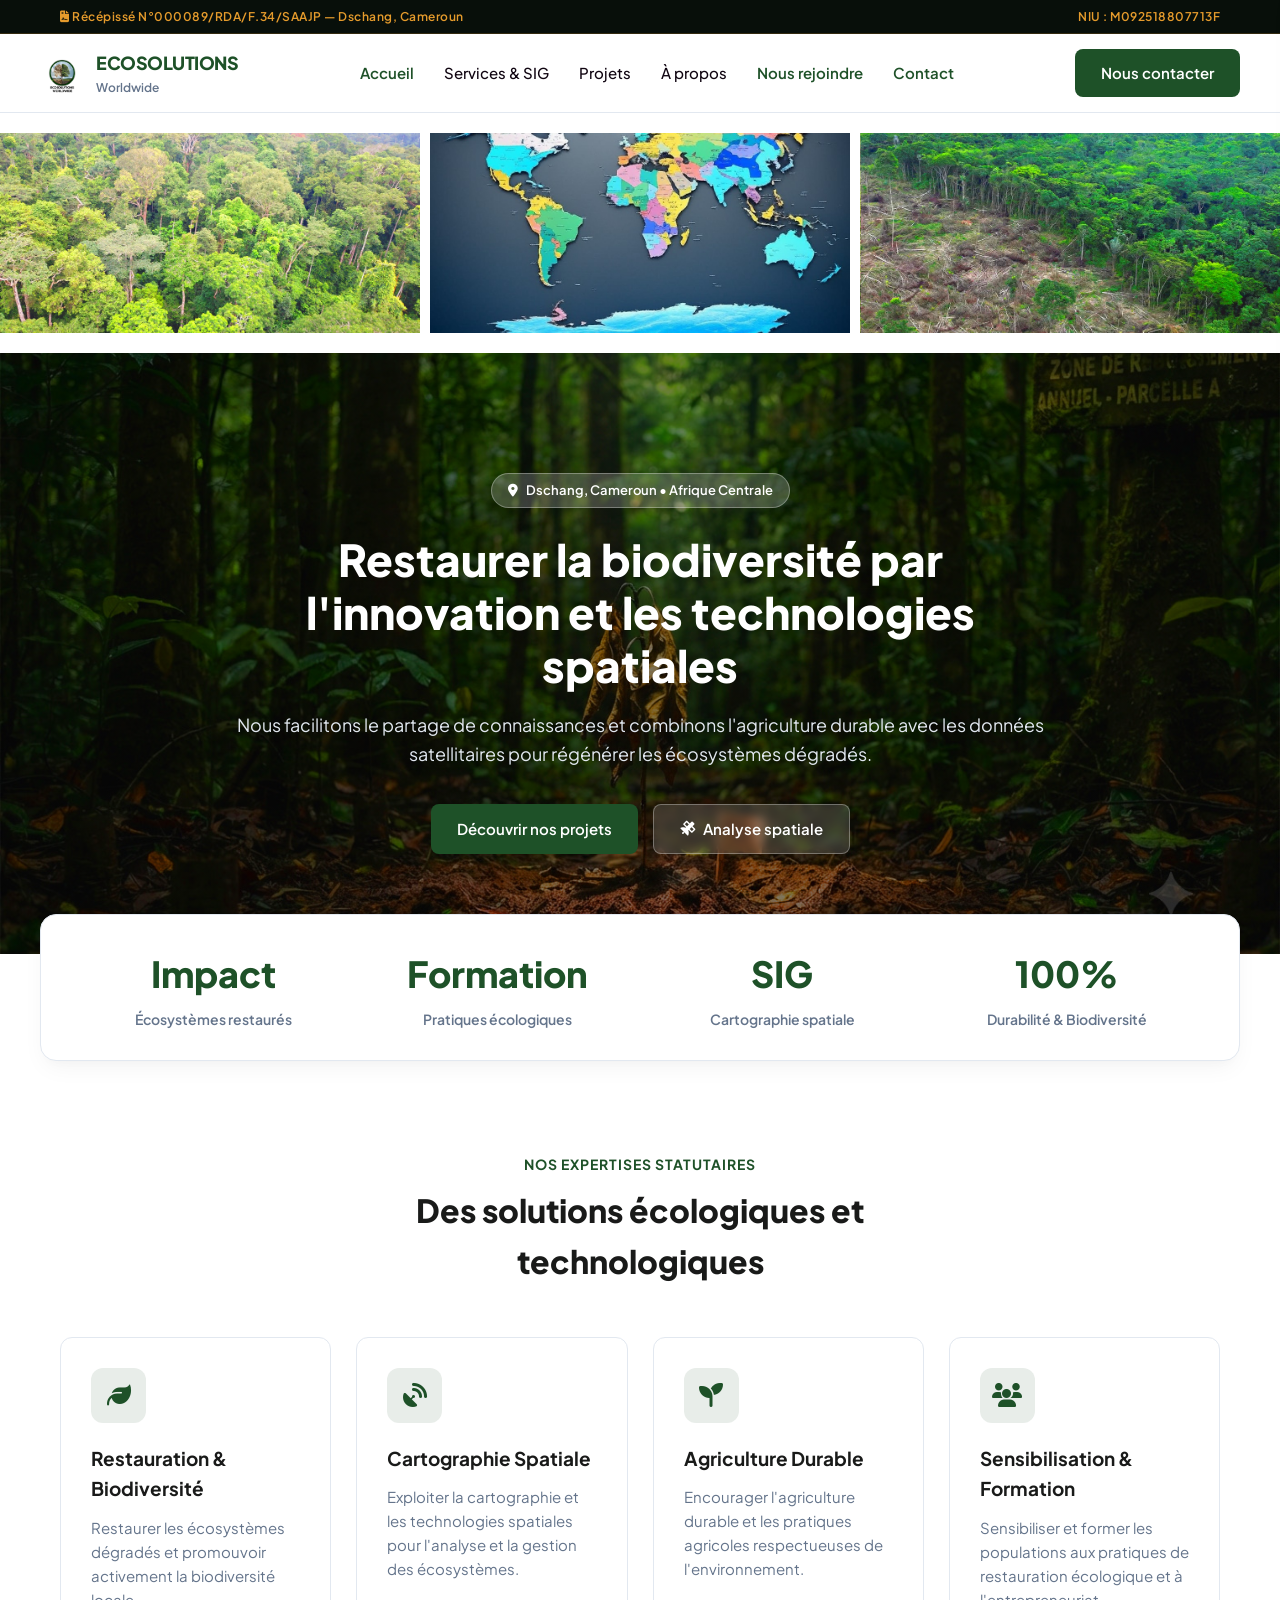
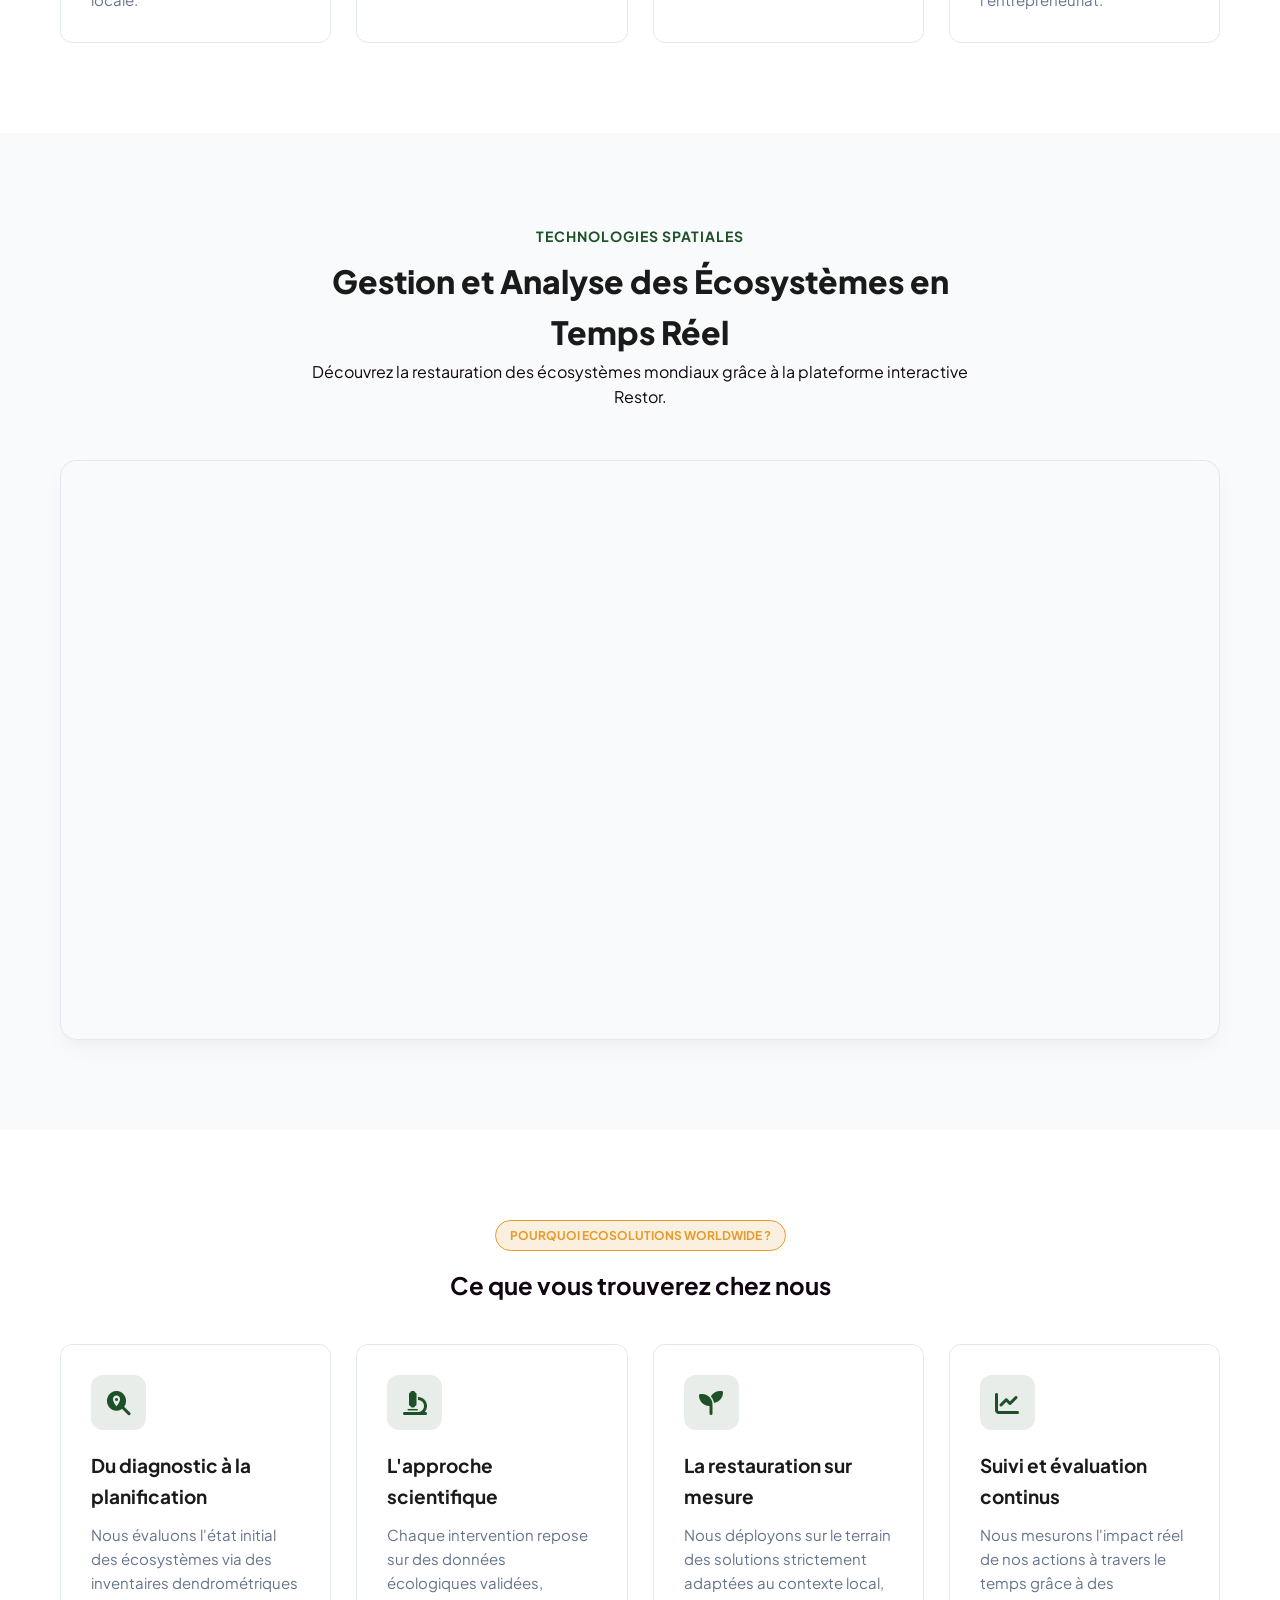
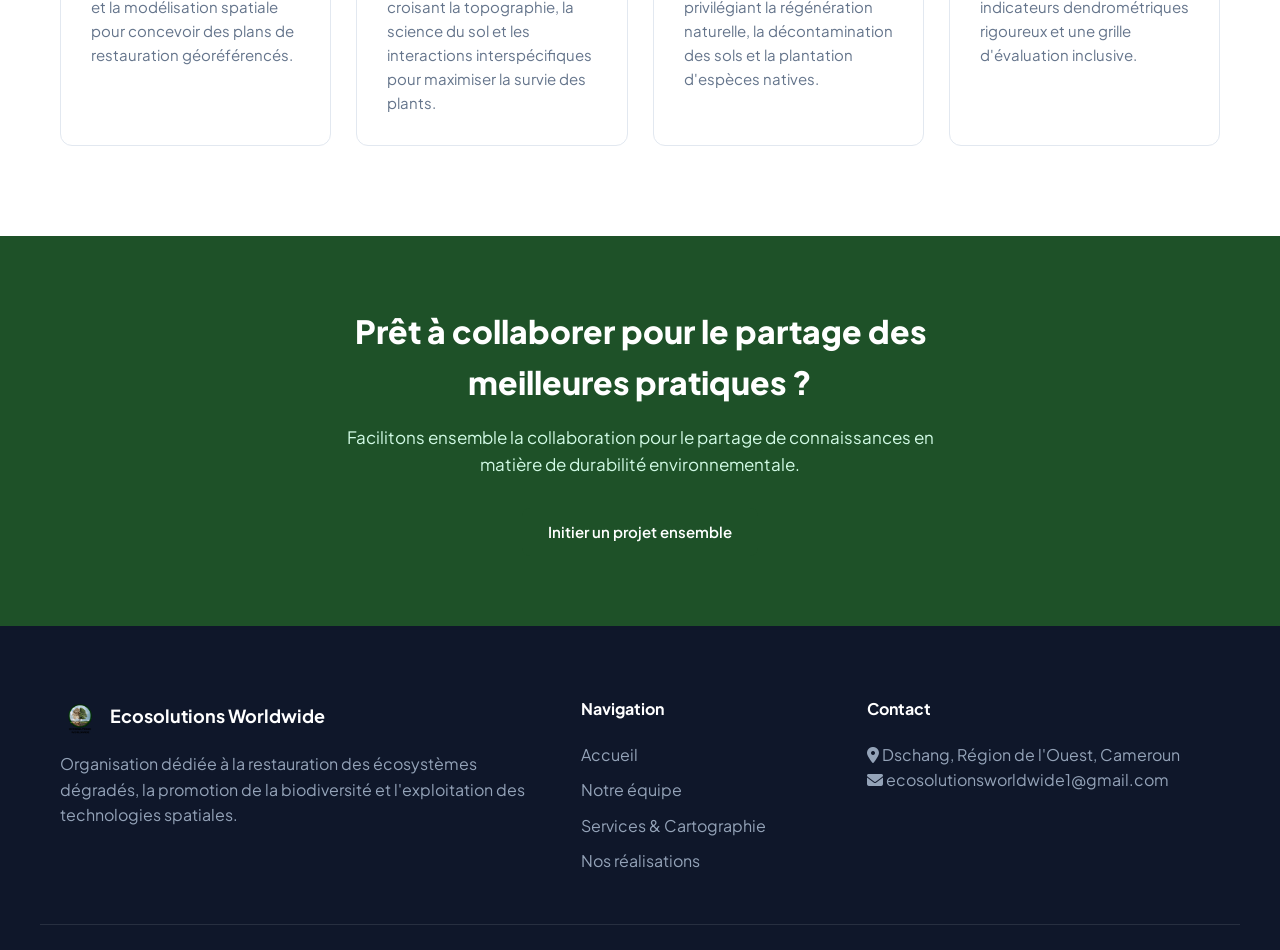
==== commit 0f90a899: "Revise index.html for branding and content updates Updated the content and structure of the index.ht" ====
--- a/index.html
+++ b/index.html
@@ -3,7 +3,7 @@
 <head>
     <meta charset="UTF-8">
     <meta name="viewport" content="width=device-width, initial-scale=1.0">
-    <title>Ecosolutions Worldwide | Restauration & Technologies Spatiales</title>
+    <title>Écosolutions Worldwide | Restauration & Technologies Spatiales</title>
     
     <!-- Polices modernes Google Fonts -->
     <link rel="preconnect" href="https://fonts.googleapis.com">
@@ -40,6 +40,7 @@
 				<li><a href="services.html">Services & SIG</a></li>
 				<li><a href="projets.html">Projets</a></li>
                 <li><a href="about.html">À propos</a></li>
+                <li><a href="nous-rejoindre.html" class="active">Nous rejoindre</a></li>
 				<li><a href="contact.html" class="active">Contact</a></li>
             </ul>
 
@@ -150,12 +151,45 @@
             <div class="section-title">
                 <span class="sub">Technologies Spatiales</span>
                 <h2>Gestion et Analyse des Écosystèmes en Temps Réel</h2>
-                <p>Explorez les données satellitaires sur la couverture forestière au Cameroun grâce à notre intégration Global Forest Watch.</p>
+                <p>Découvrez la restauration des écosystèmes mondiaux grâce à la plateforme interactive Restor.</p>
+            </div>
+      
+			<div class="map-wrapper">
+				<iframe src="https://restor.eco/map/" loading="lazy" width="100%" height="500" style="border:0;" allowfullscreen=""></iframe>
+			</div>
+        </div>
+    </section>
+<!-- Pourquoi nous rejoindre -->
+    <section class="section">
+        <div class="container">
+            <div style="text-align: center; margin-bottom: 40px;">
+                <span class="badge-gold">Pourquoi Ecosolutions Worldwide ?</span>
+                <h2>Ce que vous trouverez chez nous</h2>
             </div>
             
-            <div class="map-wrapper">
-                <iframe src="https://www.globalforestwatch.org/embed/map/?map=eyJjZW50ZXIiOnsiY2EiOjM4LCJsYXQiOjQsImxuZyI6MTJ9LCJ6b29tIjo2fQ%3D%3D" loading="lazy"></iframe>
-            </div>
+            <div class="cards-grid">
+				<div class="feature-card">
+					
+					<div class="icon-box"><i class="fas fa-search-location"></i></div>
+					<h3>Du diagnostic à la planification</h3>
+					<p>Nous évaluons l'état initial des écosystèmes via des inventaires dendrométriques et la modélisation spatiale pour concevoir des plans de restauration géoréférencés.</p>
+				</div>
+				<div class="feature-card">
+					<div class="icon-box"><i class="fas fa-microscope"></i></div>
+					<h3>L'approche scientifique</h3>
+					<p>Chaque intervention repose sur des données écologiques validées, croisant la topographie, la science du sol et les interactions interspécifiques pour maximiser la survie des plants.</p>
+				</div>
+				<div class="feature-card">
+					<div class="icon-box"><i class="fas fa-seedling"></i></div>
+					<h3>La restauration sur mesure</h3>
+					<p>Nous déployons sur le terrain des solutions strictement adaptées au contexte local, privilégiant la régénération naturelle, la décontamination des sols et la plantation d'espèces natives.</p>
+				</div>
+				<div class="feature-card">
+				<div class="icon-box"><i class="fas fa-chart-line"></i></div>
+				<h3>Suivi et évaluation continus</h3>
+				<p>Nous mesurons l'impact réel de nos actions à travers le temps grâce à des indicateurs dendrométriques rigoureux et une grille d'évaluation inclusive.</p>
+				</div>
+			</div>
         </div>
     </section>
 
@@ -176,7 +210,7 @@
                     <img src="images/logo.png" alt="Logo">
                     <span>Ecosolutions Worldwide</span>
                 </div>
-                <p>Organisation pionnière dans la restauration des écosystèmes dégradés, la promotion de la biodiversité et l'exploitation des technologies spatiales.</p>
+                <p>Organisation dédiée à la restauration des écosystèmes dégradés, la promotion de la biodiversité et l'exploitation des technologies spatiales.</p>
             </div>
 
             <div class="footer-col">
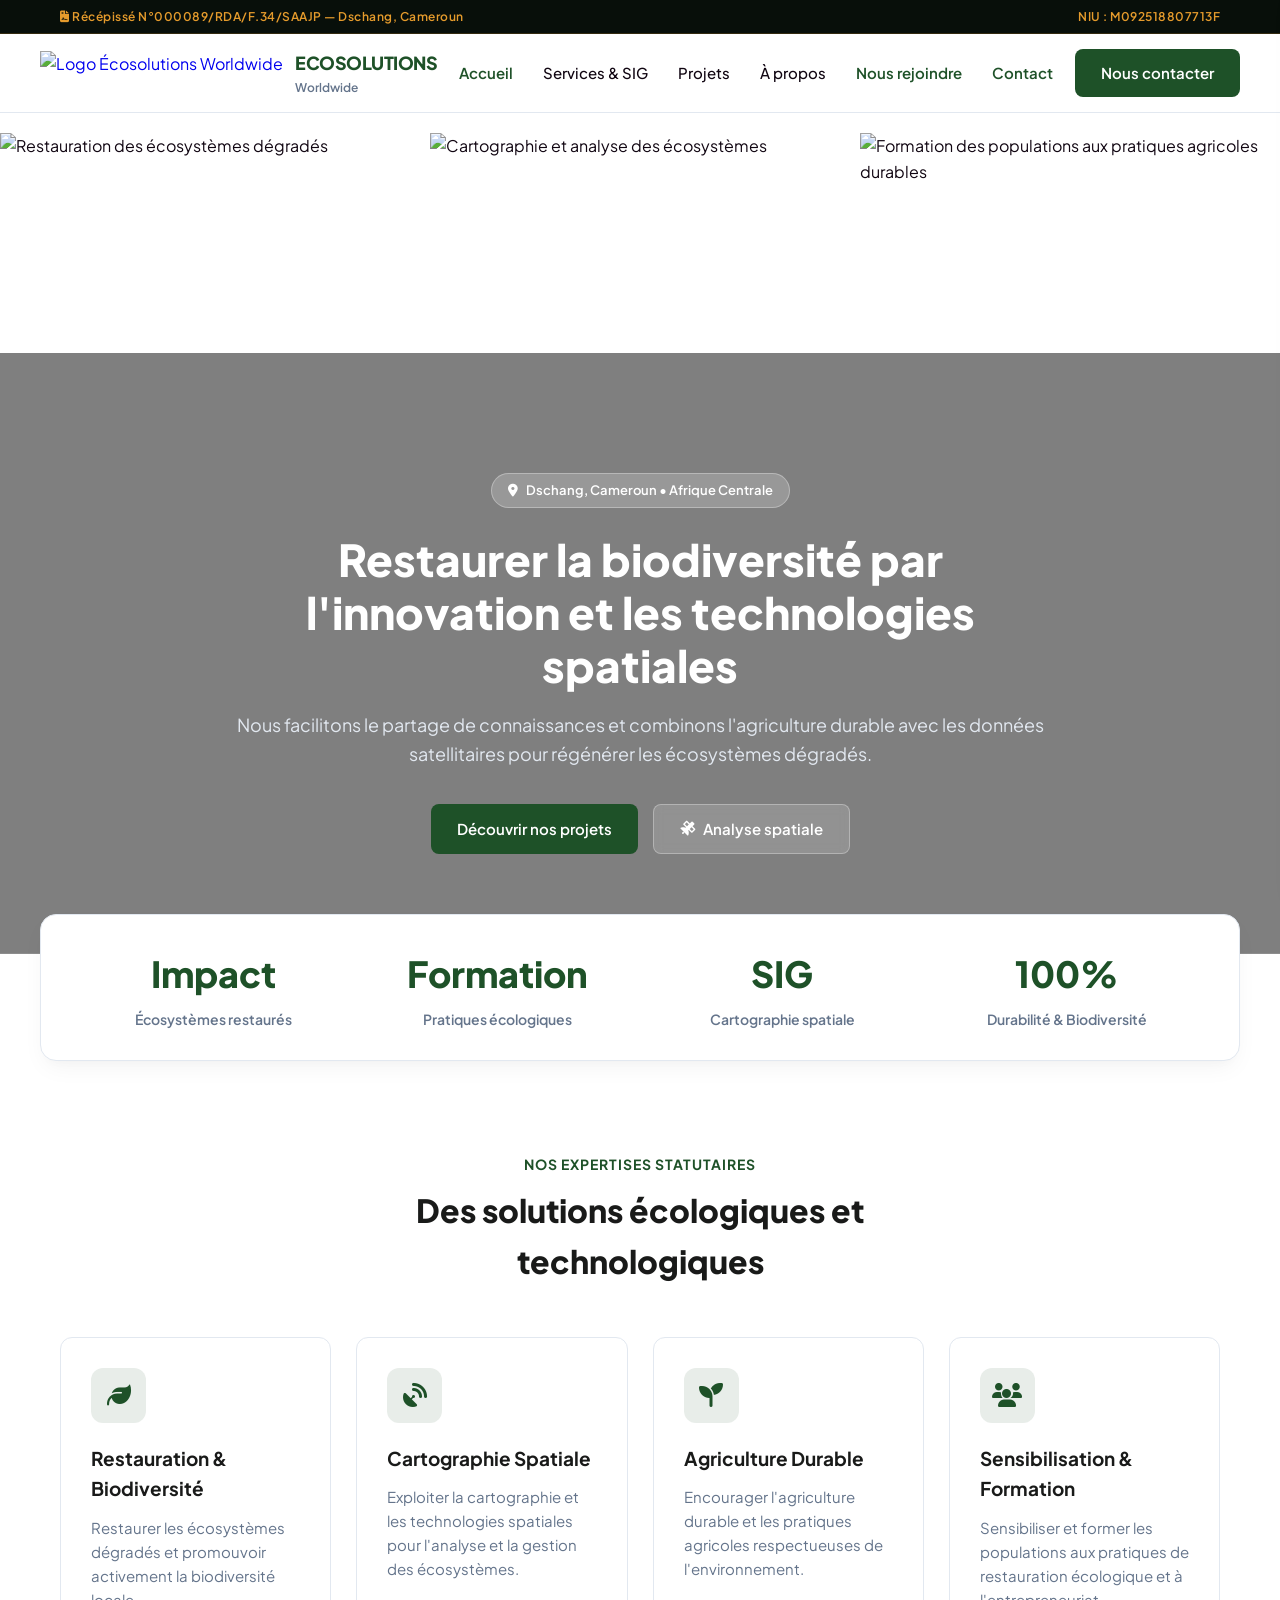
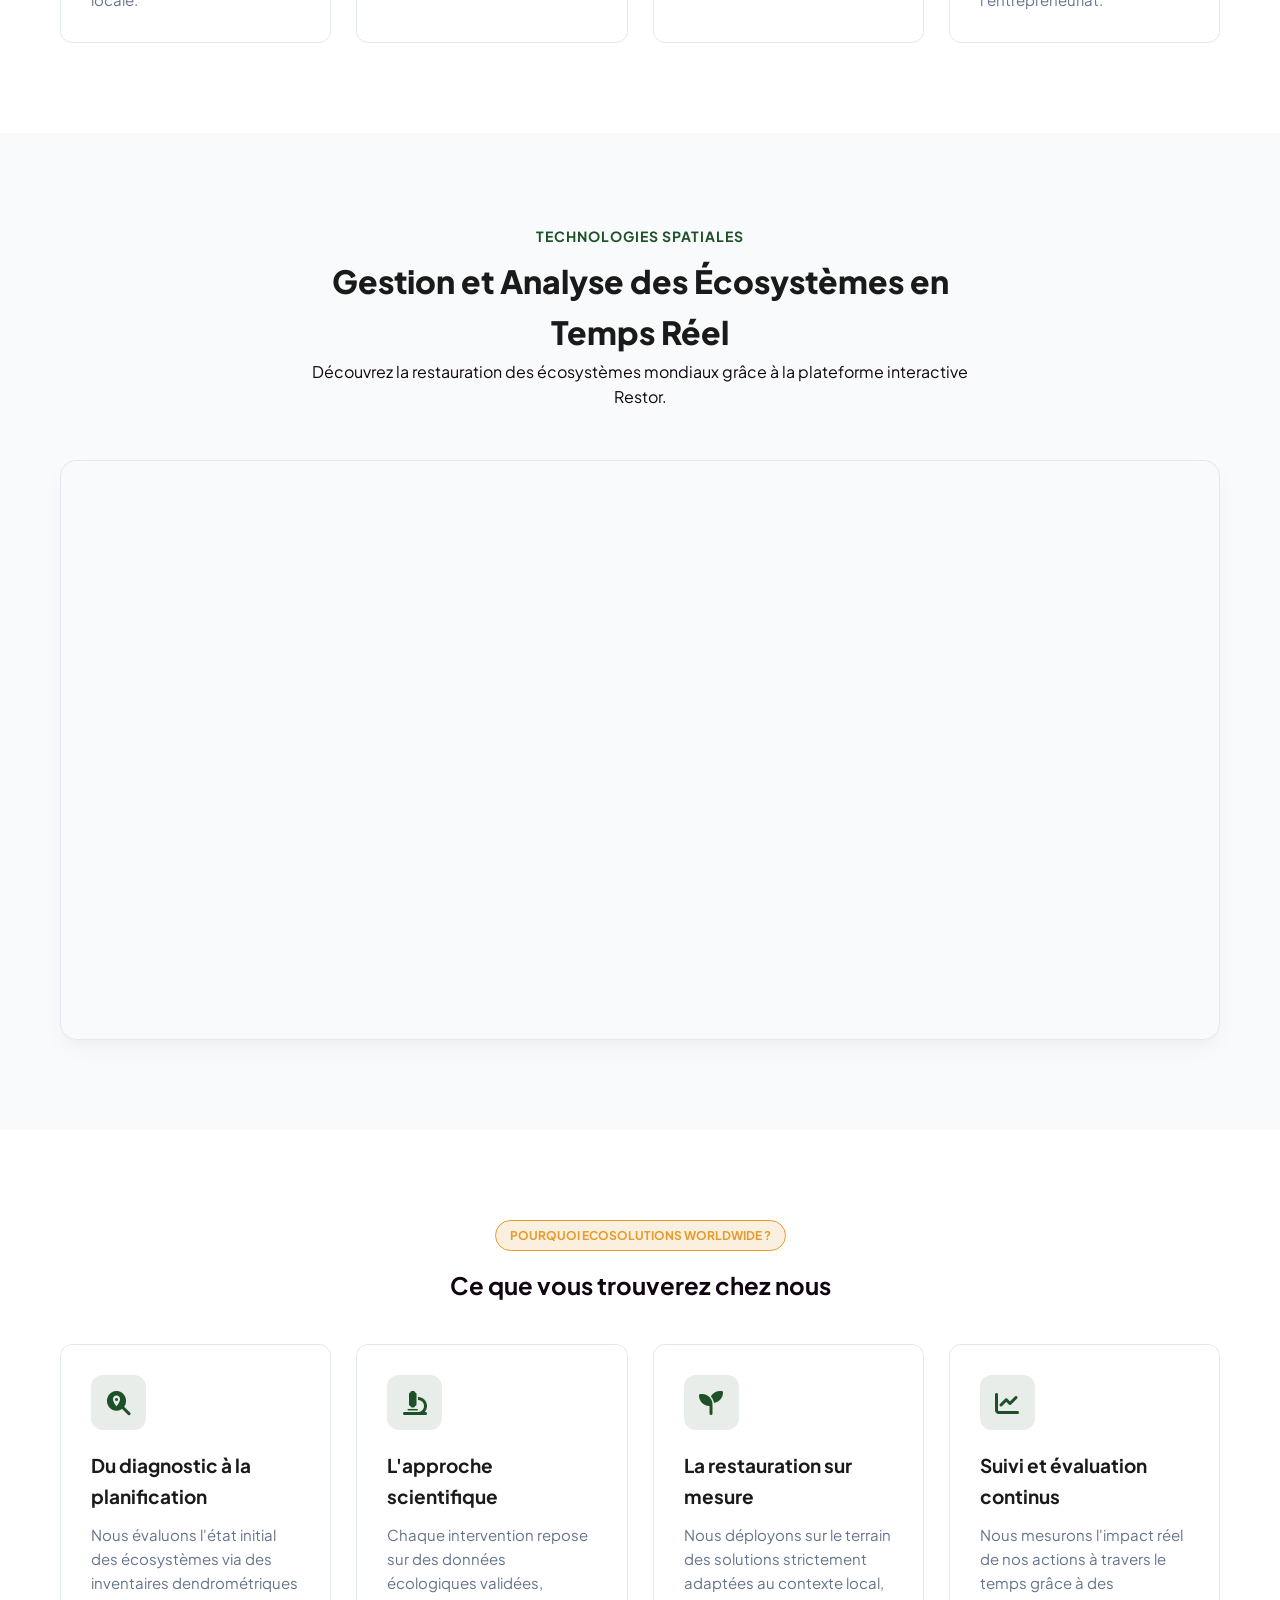
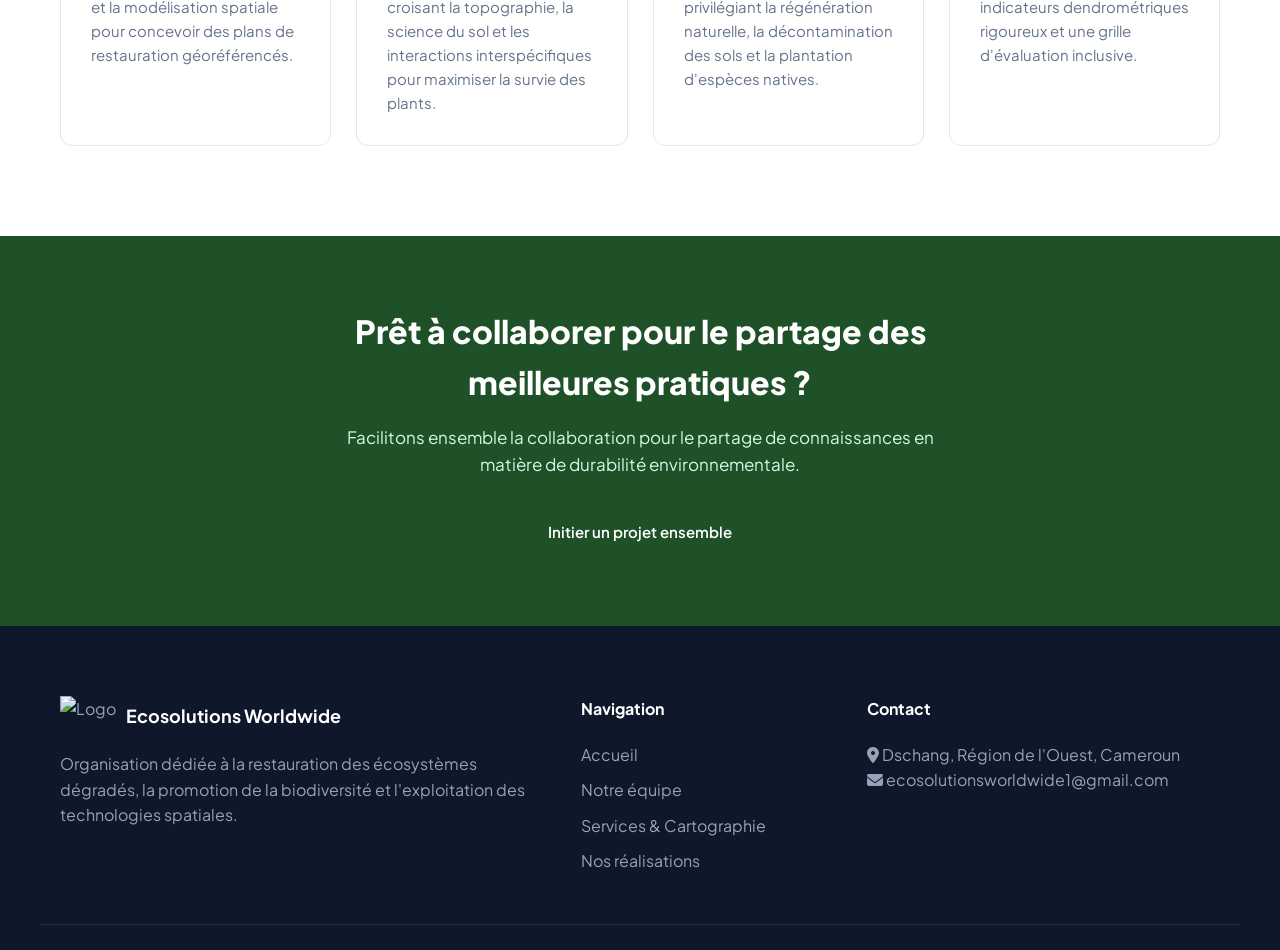
==== commit 5e90de5a: "Replace logo and images with new URLs" ====
--- a/index.html
+++ b/index.html
@@ -27,7 +27,7 @@
     <header class="site-header">
         <nav class="navbar">
             <a href="index.html" class="brand">
-                <img src="images/logo.png" alt="Logo Écosolutions Worldwide" class="brand-logo">
+                <img src="https://ik.imagekit.io/fphigrgy7/logo.png" alt="Logo Écosolutions Worldwide" class="brand-logo">
                 <div class="brand-text">
                     <span class="brand-name">Ecosolutions</span>
                     <span class="brand-sub">Worldwide</span>
@@ -56,9 +56,9 @@
     
 <!-- Section images -->
     <div class="image-section">
-        <img src="images/image1.jpg" alt="Restauration des écosystèmes dégradés">
-        <img src="images/image2.jpg" alt="Cartographie et analyse des écosystèmes">
-        <img src="images/image3.jpg" alt="Formation des populations aux pratiques agricoles durables">
+        <img src="https://ik.imagekit.io/fphigrgy7/image1.jpg" alt="Restauration des écosystèmes dégradés">
+        <img src="https://ik.imagekit.io/fphigrgy7/image2.jpg" alt="Cartographie et analyse des écosystèmes">
+        <img src="https://ik.imagekit.io/fphigrgy7/image3.jpg" alt="Formation des populations aux pratiques agricoles durables">
     </div>
 
     <!-- Menu Mobile / Sidebar -->
@@ -78,7 +78,7 @@
     <div class="backdrop" id="backdrop"></div>
 
     <!-- Hero Section Moderne -->
-    <section class="hero" style="background-image: linear-gradient(rgba(0, 0, 0, 0.5), rgba(0, 0, 0, 0.5)), url('images/image4.jpg'); background-size: cover; background-position: center; background-repeat: no-repeat;">
+    <section class="hero" style="background-image: linear-gradient(rgba(0, 0, 0, 0.5), rgba(0, 0, 0, 0.5)), url('https://ik.imagekit.io/fphigrgy7/image4.jpg'); background-size: cover; background-position: center; background-repeat: no-repeat;">
         <div class="hero-container">
             <div class="badge"><i class="fas fa-map-marker-alt"></i> Dschang, Cameroun • Afrique Centrale</div>
             <h1>Restaurer la biodiversité par l'innovation et les technologies spatiales</h1>
@@ -207,7 +207,7 @@
         <div class="container footer-grid">
             <div class="footer-col">
                 <div class="brand-footer">
-                    <img src="images/logo.png" alt="Logo">
+                    <img src="https://ik.imagekit.io/fphigrgy7/logo.png" alt="Logo">
                     <span>Ecosolutions Worldwide</span>
                 </div>
                 <p>Organisation dédiée à la restauration des écosystèmes dégradés, la promotion de la biodiversité et l'exploitation des technologies spatiales.</p>
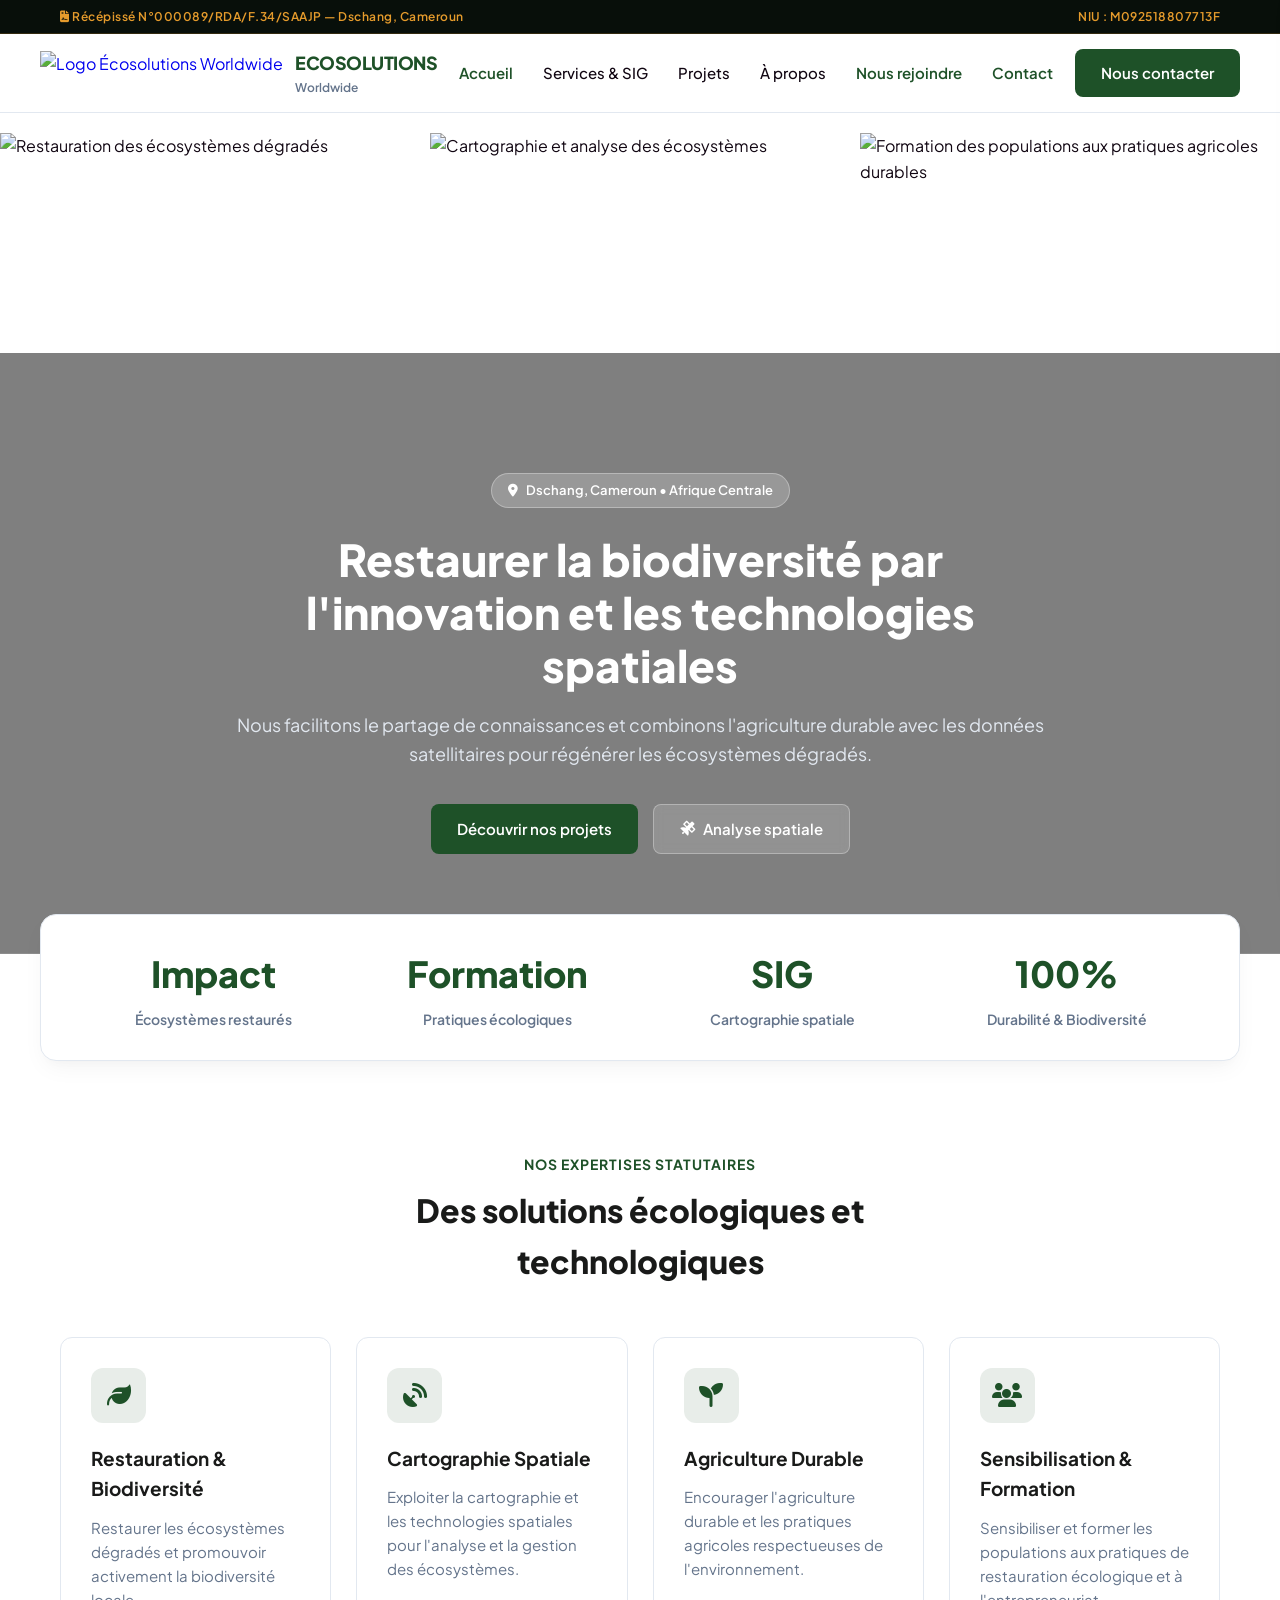
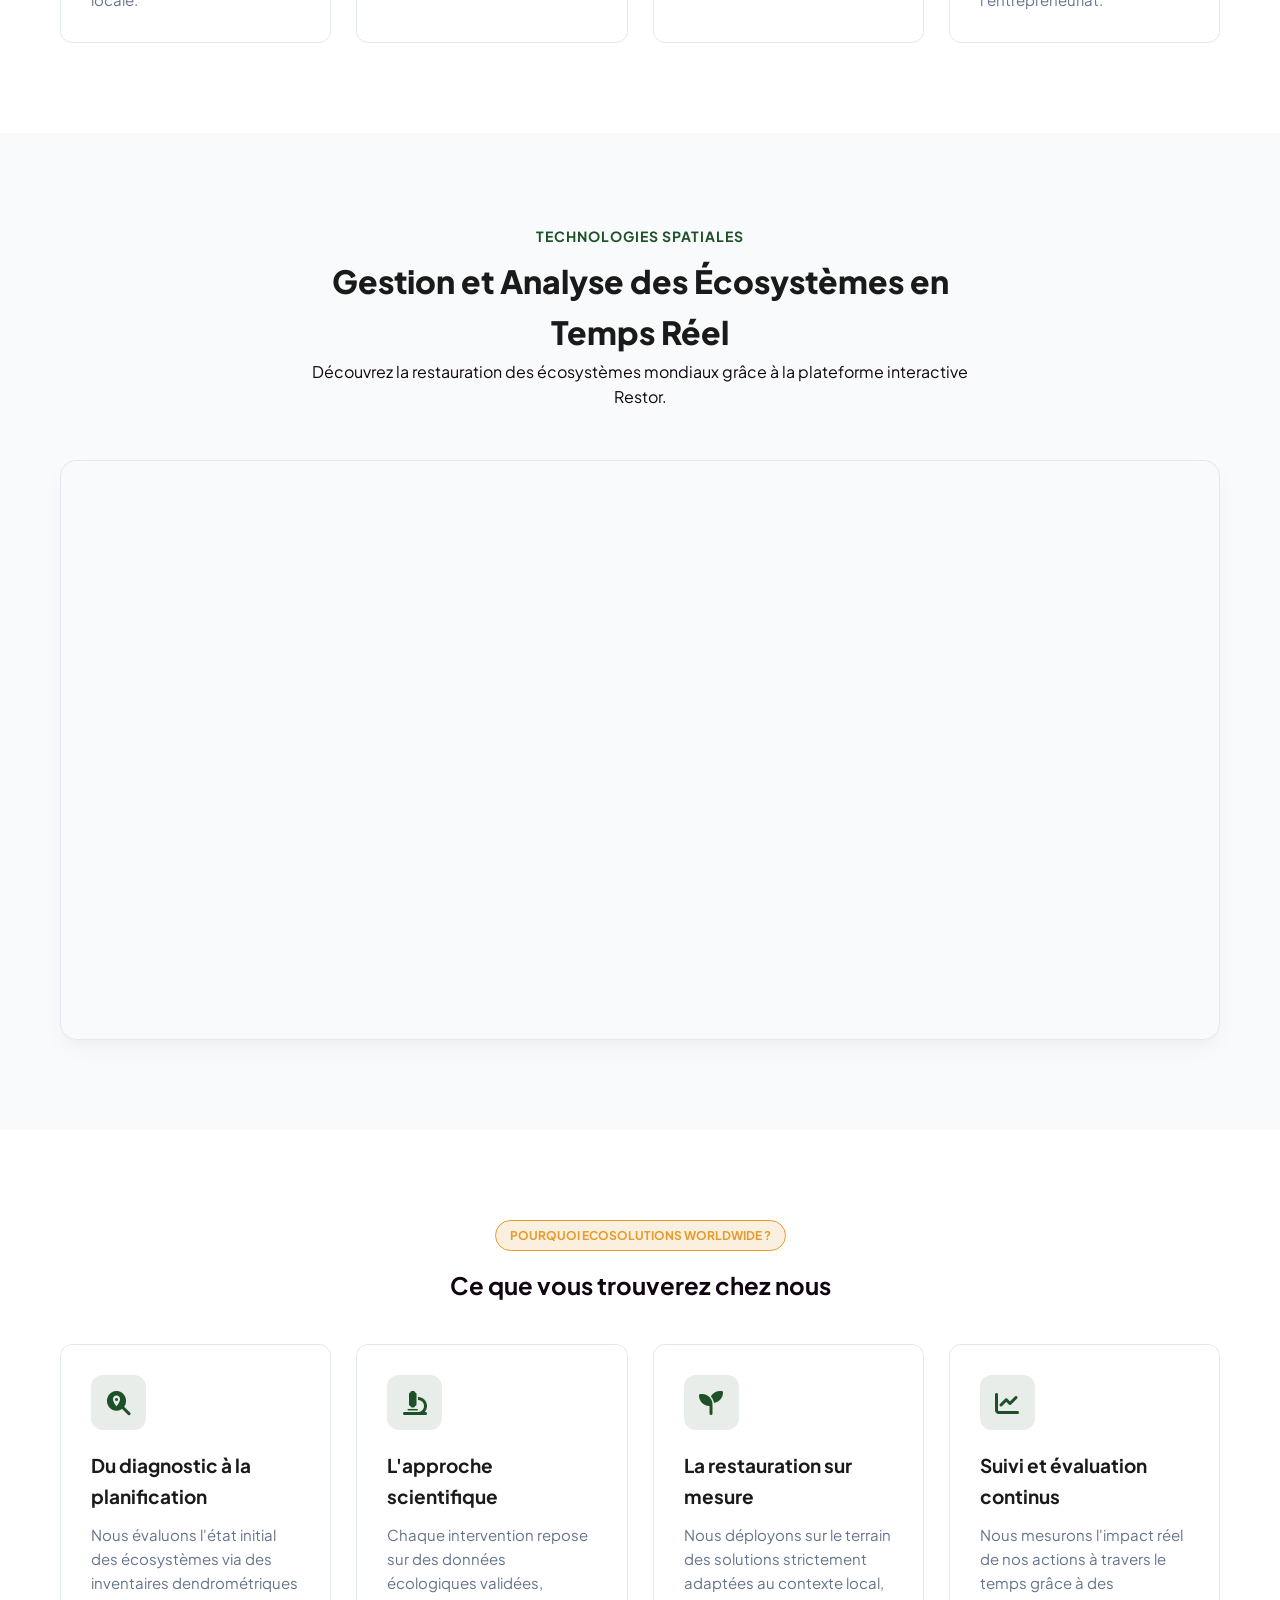
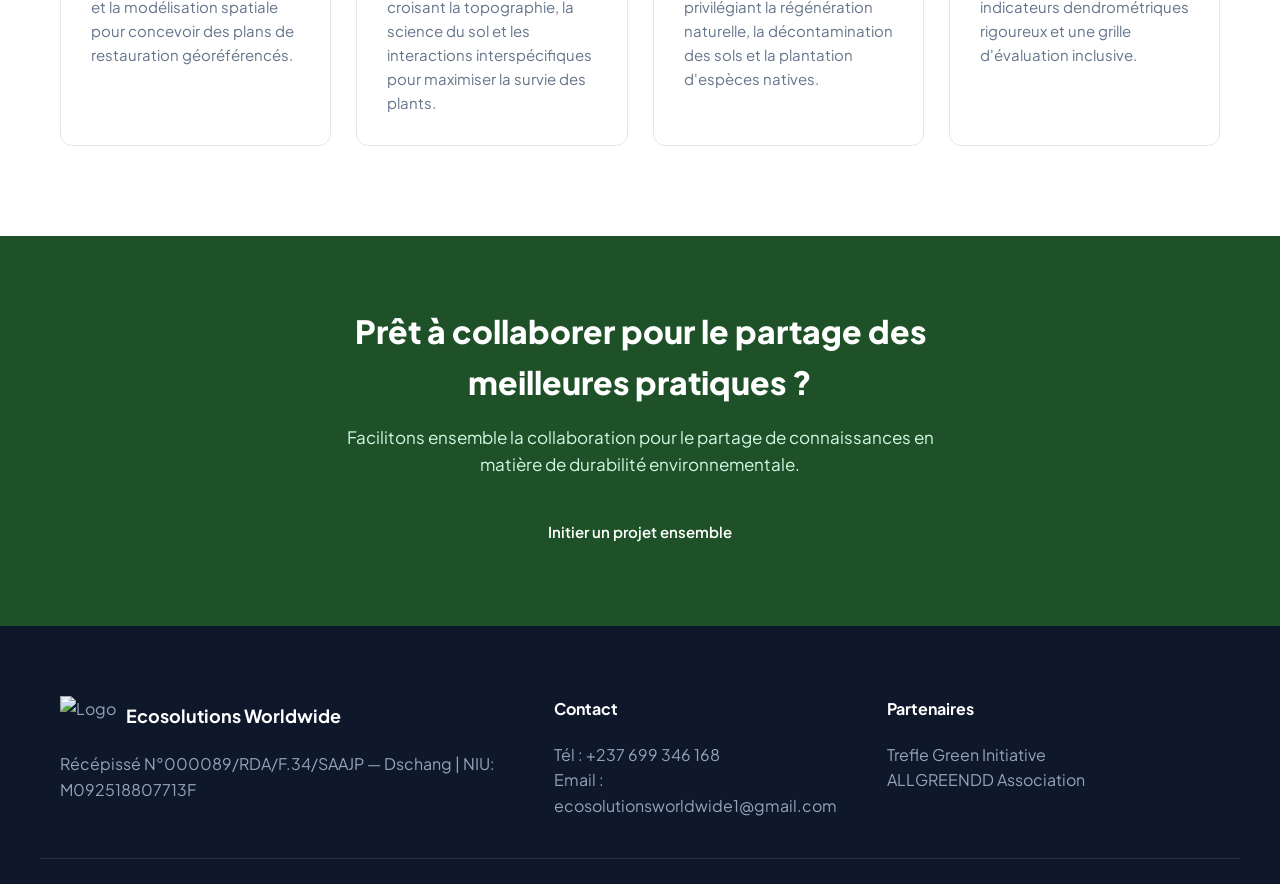
==== commit d97c492c: "Restore original index.html structure" ====
--- a/index.html
+++ b/index.html
@@ -206,26 +206,21 @@
     <footer class="footer">
         <div class="container footer-grid">
             <div class="footer-col">
-                <div class="brand-footer">
-                    <img src="https://ik.imagekit.io/fphigrgy7/logo.png" alt="Logo">
-                    <span>Ecosolutions Worldwide</span>
-                </div>
-                <p>Organisation dédiée à la restauration des écosystèmes dégradés, la promotion de la biodiversité et l'exploitation des technologies spatiales.</p>
-            </div>
-
-            <div class="footer-col">
-                <h4>Navigation</h4>
-                <ul>
-                    <li><a href="index.html">Accueil</a></li>
-                    <li><a href="about.html">Notre équipe</a></li>
-                    <li><a href="services.html">Services & Cartographie</a></li>
-                    <li><a href="projets.html">Nos réalisations</a></li>
-                </ul>
-            </div>
-
+                <div class="brand-footer"><img src="https://ik.imagekit.io/fphigrgy7/logo.png" alt="Logo"><span>Ecosolutions Worldwide</span></div>
+                <p>Récépissé N°000089/RDA/F.34/SAAJP — Dschang | NIU: M092518807713F</p>
+            </div>
             <div class="footer-col">
                 <h4>Contact</h4>
-                <p><i class="fas fa-map-marker-alt"></i> Dschang, Région de l'Ouest, Cameroun</p>
-                <p><i class="fas fa-envelope"></i> ecosolutionsworldwide1@gmail.com</p>
-                <div class="social-links">
-                    <a href="
+                <p>Tél : +237 699 346 168</p>
+                <p>Email : ecosolutionsworldwide1@gmail.com</p>
+            </div>
+            <div class="footer-col">
+                <h4>Partenaires</h4>
+                <p>Trefle Green Initiative</p>
+                <p>ALLGREENDD Association</p>
+            </div>
+        </div>
+    </footer>
+	 <script src="js/script.js"></script>
+</body>
+</html>
